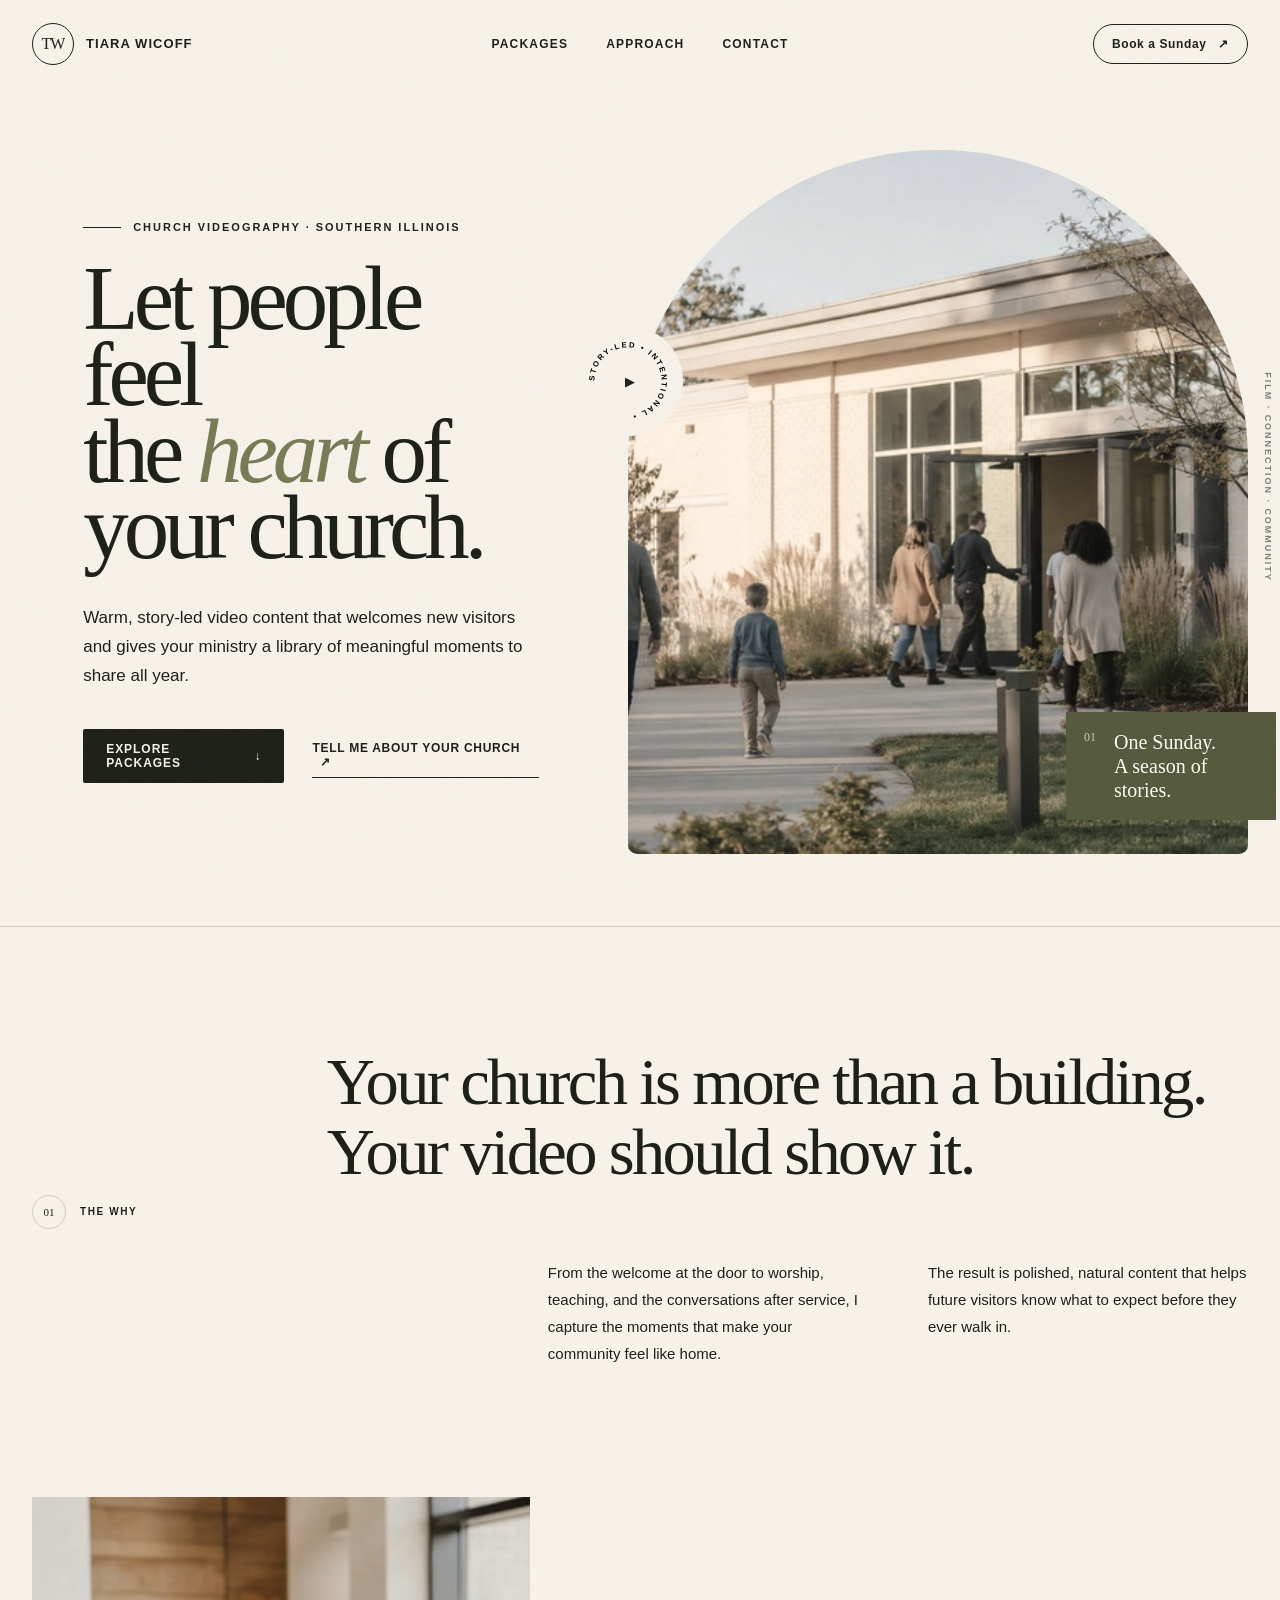
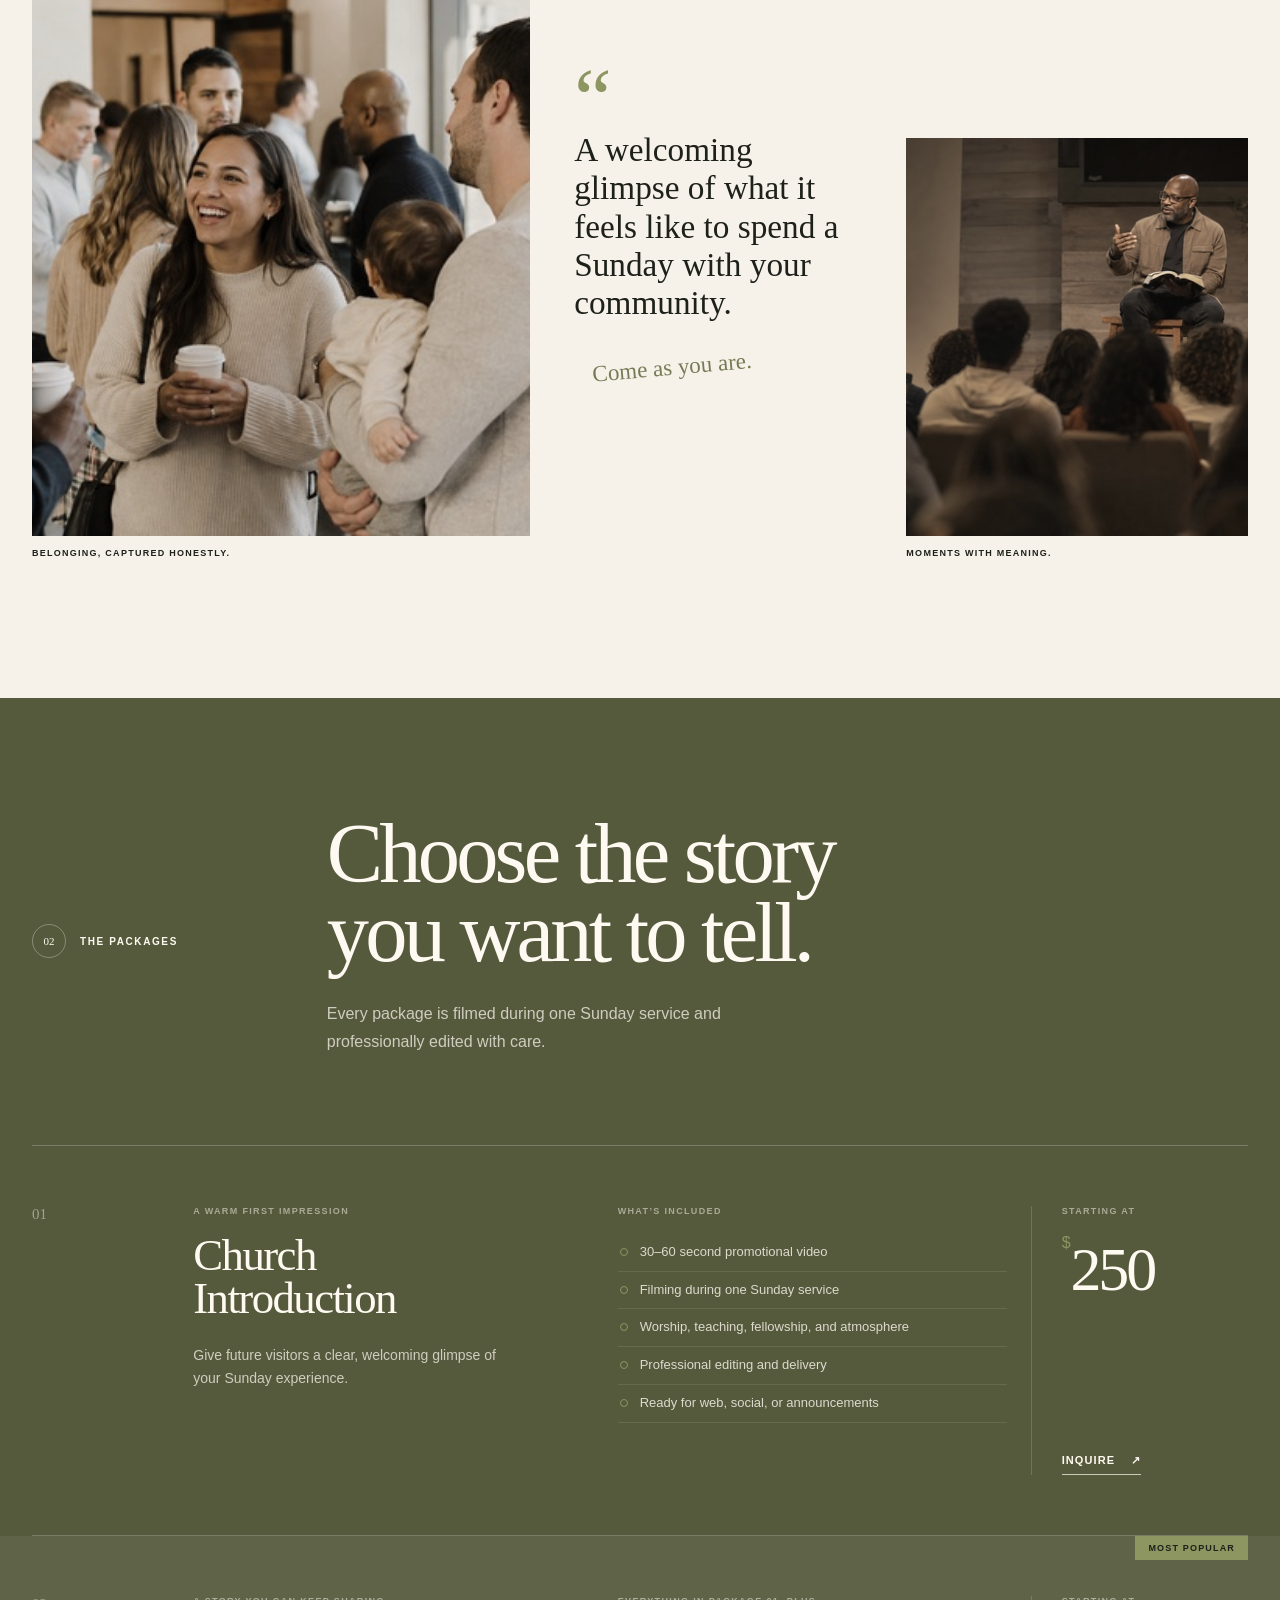
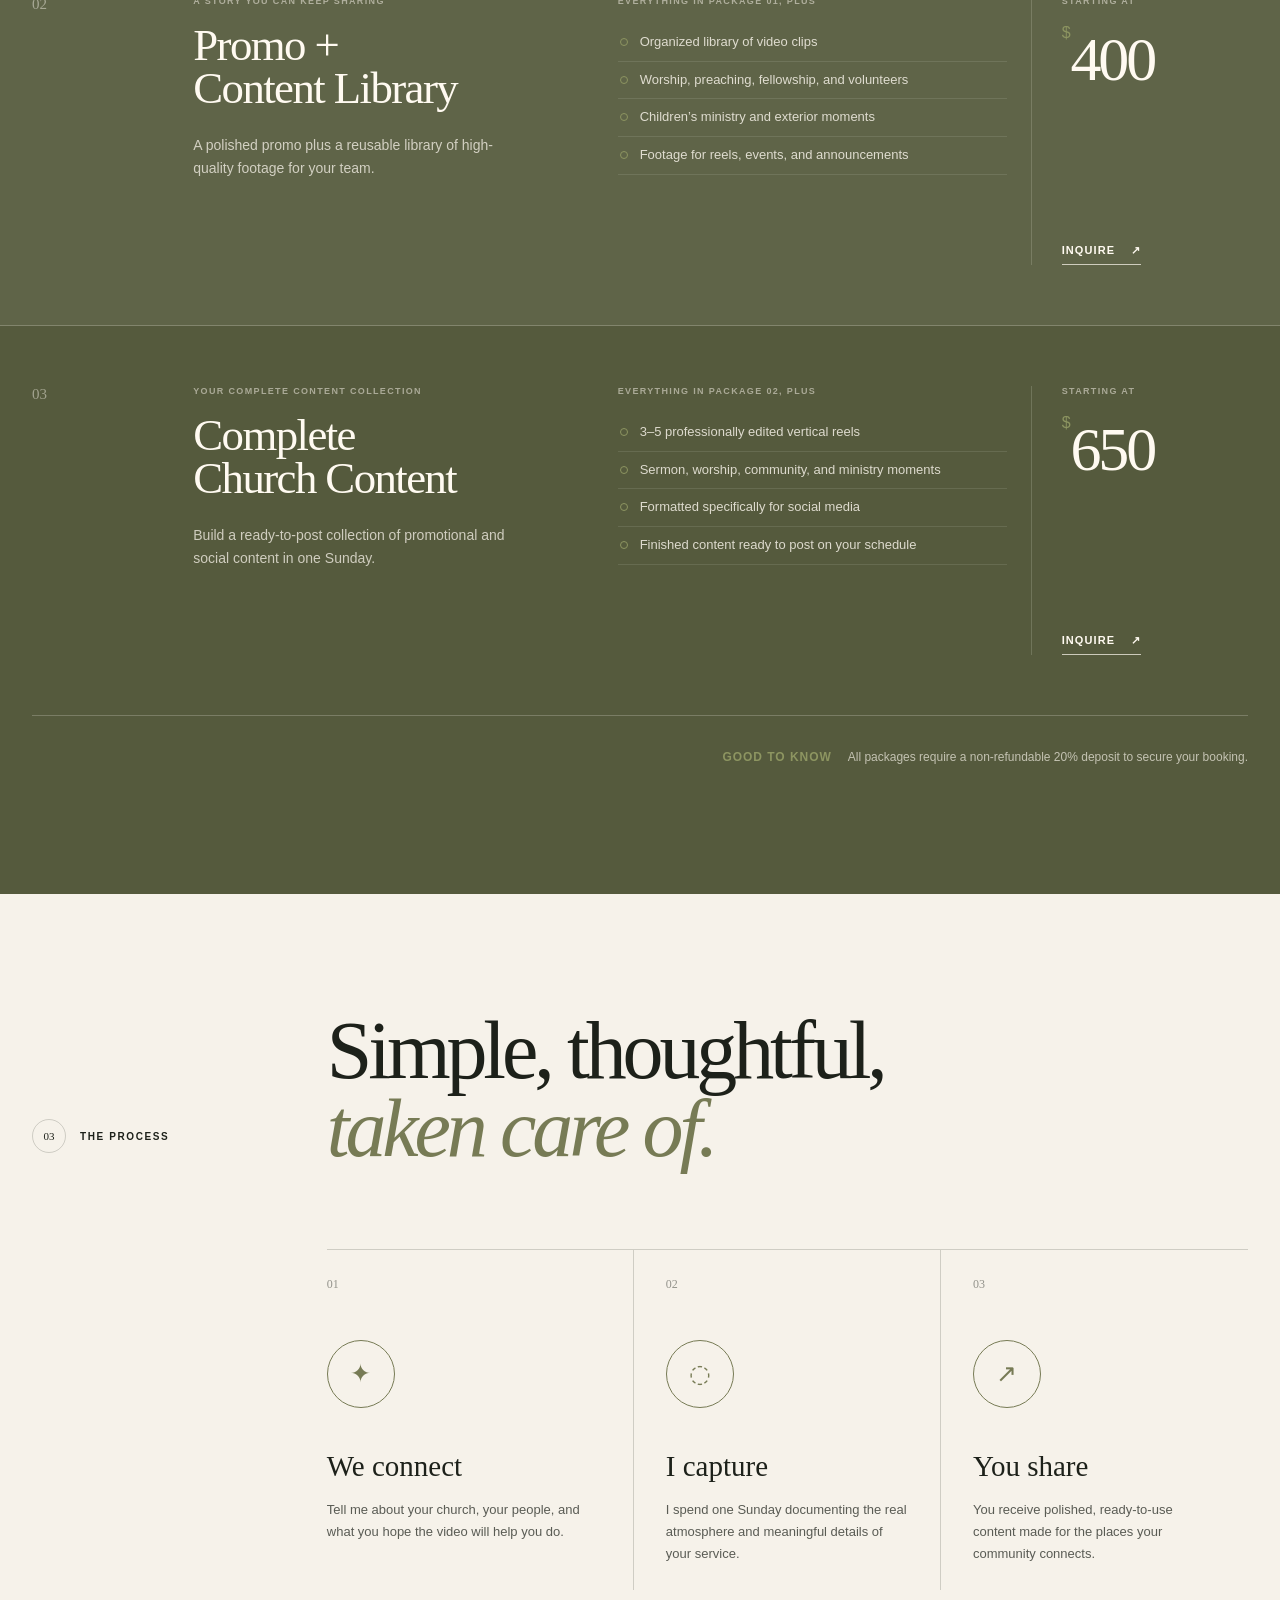
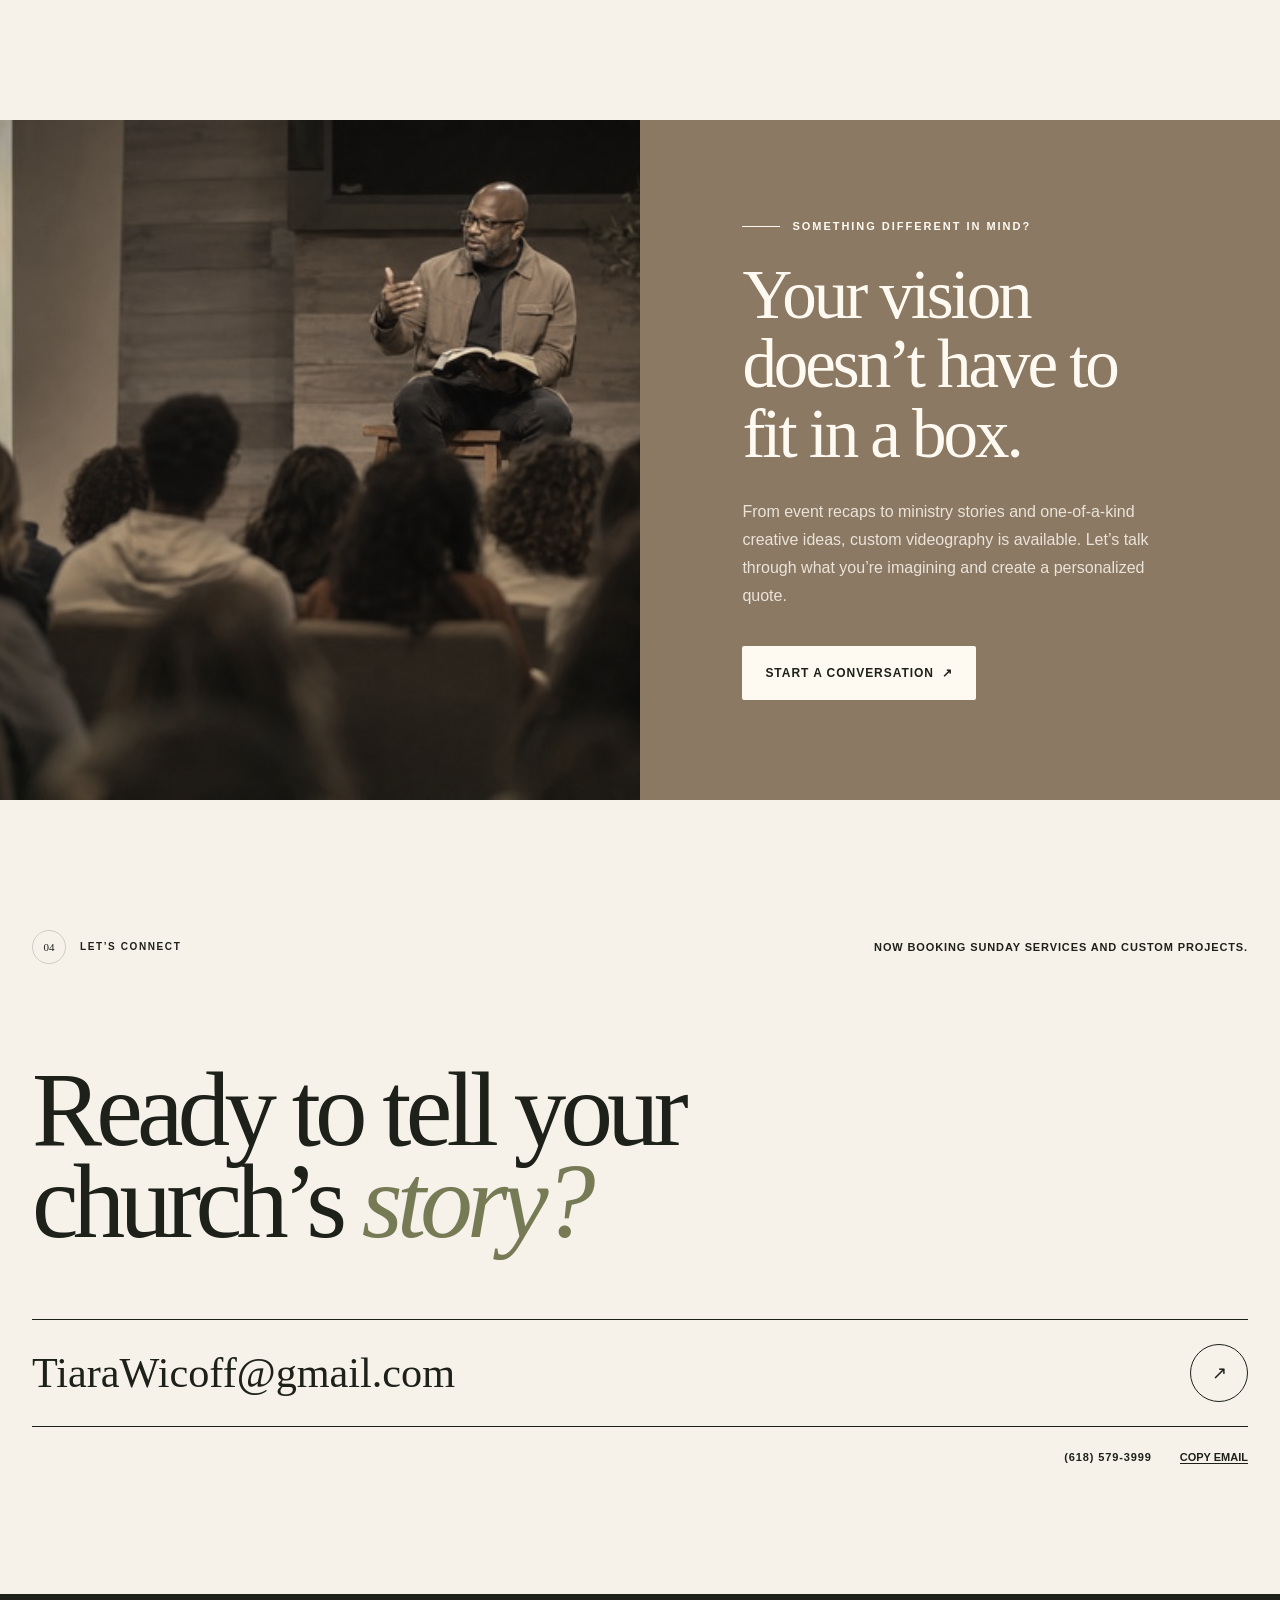
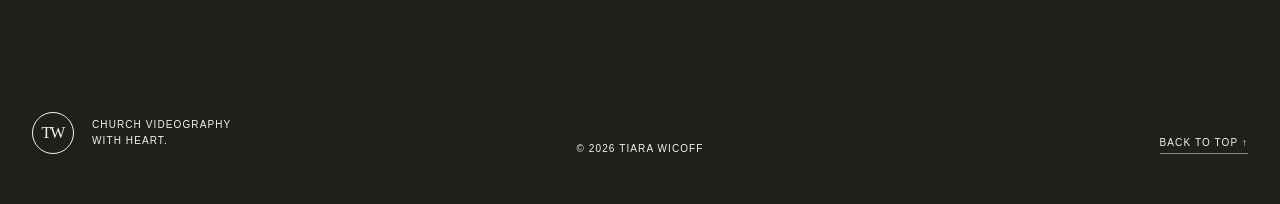
==== index.html @ 4eaf5f18 "Add files via upload" ====
<!doctype html>
<html lang="en">
  <head>
    <meta charset="UTF-8" />
    <meta name="viewport" content="width=device-width, initial-scale=1.0" />
    <meta
      name="description"
      content="Church videography packages by Tiara Wicoff — welcoming, story-led video content made for your website, social media, and community."
    />
    <meta name="theme-color" content="#f6f2ea" />
    <title>Tiara Wicoff — Church Videography</title>
    <link rel="icon" href="assets/favicon.svg" type="image/svg+xml" />
    <link rel="stylesheet" href="styles.css" />
    <script src="script.js" defer></script>
  </head>
  <body>
    <a class="skip-link" href="#main">Skip to content</a>

    <header class="site-header" data-header>
      <a class="brand" href="#top" aria-label="Tiara Wicoff home">
        <span class="brand-mark">TW</span>
        <span class="brand-name">Tiara Wicoff</span>
      </a>

      <nav class="desktop-nav" aria-label="Primary navigation">
        <a href="#packages">Packages</a>
        <a href="#approach">Approach</a>
        <a href="#contact">Contact</a>
      </nav>

      <a class="header-cta" href="#contact">Book a Sunday <span>↗</span></a>

      <button class="menu-toggle" type="button" aria-expanded="false" aria-controls="mobile-menu">
        <span class="sr-only">Open menu</span>
        <span></span>
        <span></span>
      </button>

      <nav class="mobile-menu" id="mobile-menu" aria-label="Mobile navigation">
        <a href="#packages">Packages</a>
        <a href="#approach">Approach</a>
        <a href="#contact">Contact</a>
        <a class="mobile-menu-contact" href="mailto:TiaraWicoff@gmail.com">Send an email ↗</a>
      </nav>
    </header>

    <main id="main">
      <section class="hero" id="top">
        <div class="hero-copy">
          <p class="eyebrow reveal">Church videography · Southern Illinois</p>
          <h1 class="reveal">Let people feel<br />the <em>heart</em> of<br />your church.</h1>
          <p class="hero-intro reveal">
            Warm, story-led video content that welcomes new visitors and gives your ministry a library
            of meaningful moments to share all year.
          </p>
          <div class="hero-actions reveal">
            <a class="button button-dark" href="#packages">Explore packages <span>↓</span></a>
            <a class="text-link" href="#contact">Tell me about your church <span>↗</span></a>
          </div>
        </div>

        <div class="hero-visual reveal">
          <div class="hero-image-wrap">
            <img
              src="assets/images/church-arrival.jpg"
              alt="Families arriving at a church on a sunny Sunday"
              width="768"
              height="512"
            />
          </div>
          <div class="image-caption">
            <span>01</span>
            <p>One Sunday.<br />A season of stories.</p>
          </div>
          <div class="play-badge" aria-hidden="true">
            <span>▶</span>
            <svg viewBox="0 0 100 100">
              <defs>
                <path id="circlePath" d="M 50,50 m -35,0 a 35,35 0 1,1 70,0 a 35,35 0 1,1 -70,0" />
              </defs>
              <text>
                <textPath href="#circlePath">STORY-LED • INTENTIONAL • </textPath>
              </text>
            </svg>
          </div>
        </div>

        <p class="hero-side-note" aria-hidden="true">FILM · CONNECTION · COMMUNITY</p>
      </section>

      <section class="intro section-pad" id="approach">
        <div class="section-label reveal">
          <span>01</span>
          <p>The why</p>
        </div>
        <div class="intro-content">
          <h2 class="reveal">Your church is more than a building. Your video should show it.</h2>
          <div class="intro-detail reveal">
            <p>
              From the welcome at the door to worship, teaching, and the conversations after service,
              I capture the moments that make your community feel like home.
            </p>
            <p>
              The result is polished, natural content that helps future visitors know what to expect
              before they ever walk in.
            </p>
          </div>
        </div>
      </section>

      <section class="story-grid" aria-label="Church community moments">
        <figure class="story-image story-image-large reveal">
          <img
            src="assets/images/church-community.jpg"
            alt="Church members connecting and talking after service"
            width="615"
            height="410"
            loading="lazy"
          />
          <figcaption>Belonging, captured honestly.</figcaption>
        </figure>
        <div class="story-quote reveal">
          <span class="quote-mark">“</span>
          <blockquote>
            A welcoming glimpse of what it feels like to spend a Sunday with your community.
          </blockquote>
          <span class="handwritten">Come as you are.</span>
        </div>
        <figure class="story-image story-image-small reveal">
          <img
            src="assets/images/church-teaching.jpg"
            alt="A pastor teaching during a church service"
            width="615"
            height="410"
            loading="lazy"
          />
          <figcaption>Moments with meaning.</figcaption>
        </figure>
      </section>

      <section class="packages section-pad" id="packages">
        <div class="packages-heading">
          <div class="section-label light reveal">
            <span>02</span>
            <p>The packages</p>
          </div>
          <div>
            <h2 class="reveal">Choose the story<br />you want to tell.</h2>
            <p class="packages-lead reveal">
              Every package is filmed during one Sunday service and professionally edited with care.
            </p>
          </div>
        </div>

        <div class="package-list">
          <article class="package-card reveal">
            <div class="package-number">01</div>
            <div class="package-summary">
              <p class="package-kicker">A warm first impression</p>
              <h3>Church<br />Introduction</h3>
              <p>Give future visitors a clear, welcoming glimpse of your Sunday experience.</p>
            </div>
            <div class="package-details">
              <p class="includes-label">What’s included</p>
              <ul>
                <li>30–60 second promotional video</li>
                <li>Filming during one Sunday service</li>
                <li>Worship, teaching, fellowship, and atmosphere</li>
                <li>Professional editing and delivery</li>
                <li>Ready for web, social, or announcements</li>
              </ul>
            </div>
            <div class="package-price">
              <p>Starting at</p>
              <strong><sup>$</sup>250</strong>
              <a href="mailto:TiaraWicoff@gmail.com?subject=Church%20Introduction%20Package">Inquire <span>↗</span></a>
            </div>
          </article>

          <article class="package-card featured reveal">
            <div class="popular-tag">Most popular</div>
            <div class="package-number">02</div>
            <div class="package-summary">
              <p class="package-kicker">A story you can keep sharing</p>
              <h3>Promo +<br />Content Library</h3>
              <p>A polished promo plus a reusable library of high-quality footage for your team.</p>
            </div>
            <div class="package-details">
              <p class="includes-label">Everything in Package 01, plus</p>
              <ul>
                <li>Organized library of video clips</li>
                <li>Worship, preaching, fellowship, and volunteers</li>
                <li>Children’s ministry and exterior moments</li>
                <li>Footage for reels, events, and announcements</li>
              </ul>
            </div>
            <div class="package-price">
              <p>Starting at</p>
              <strong><sup>$</sup>400</strong>
              <a href="mailto:TiaraWicoff@gmail.com?subject=Church%20Promo%20%2B%20Content%20Library">Inquire <span>↗</span></a>
            </div>
          </article>

          <article class="package-card reveal">
            <div class="package-number">03</div>
            <div class="package-summary">
              <p class="package-kicker">Your complete content collection</p>
              <h3>Complete<br />Church Content</h3>
              <p>Build a ready-to-post collection of promotional and social content in one Sunday.</p>
            </div>
            <div class="package-details">
              <p class="includes-label">Everything in Package 02, plus</p>
              <ul>
                <li>3–5 professionally edited vertical reels</li>
                <li>Sermon, worship, community, and ministry moments</li>
                <li>Formatted specifically for social media</li>
                <li>Finished content ready to post on your schedule</li>
              </ul>
            </div>
            <div class="package-price">
              <p>Starting at</p>
              <strong><sup>$</sup>650</strong>
              <a href="mailto:TiaraWicoff@gmail.com?subject=Complete%20Church%20Content%20Package">Inquire <span>↗</span></a>
            </div>
          </article>
        </div>

        <p class="deposit-note reveal">
          <span>Good to know</span>
          All packages require a non-refundable 20% deposit to secure your booking.
        </p>
      </section>

      <section class="process section-pad">
        <div class="section-label reveal">
          <span>03</span>
          <p>The process</p>
        </div>
        <div class="process-heading">
          <h2 class="reveal">Simple, thoughtful,<br /><em>taken care of.</em></h2>
        </div>
        <div class="process-steps">
          <article class="reveal">
            <span>01</span>
            <div class="step-icon">✦</div>
            <h3>We connect</h3>
            <p>Tell me about your church, your people, and what you hope the video will help you do.</p>
          </article>
          <article class="reveal">
            <span>02</span>
            <div class="step-icon">◌</div>
            <h3>I capture</h3>
            <p>I spend one Sunday documenting the real atmosphere and meaningful details of your service.</p>
          </article>
          <article class="reveal">
            <span>03</span>
            <div class="step-icon">↗</div>
            <h3>You share</h3>
            <p>You receive polished, ready-to-use content made for the places your community connects.</p>
          </article>
        </div>
      </section>

      <section class="custom-project">
        <div class="custom-image reveal">
          <img
            src="assets/images/church-teaching.jpg"
            alt="Church teaching moment"
            width="615"
            height="410"
            loading="lazy"
          />
        </div>
        <div class="custom-copy">
          <p class="eyebrow reveal">Something different in mind?</p>
          <h2 class="reveal">Your vision doesn’t have to fit in a box.</h2>
          <p class="reveal">
            From event recaps to ministry stories and one-of-a-kind creative ideas, custom videography
            is available. Let’s talk through what you’re imagining and create a personalized quote.
          </p>
          <a class="button button-light reveal" href="mailto:TiaraWicoff@gmail.com?subject=Custom%20Videography%20Project">
            Start a conversation <span>↗</span>
          </a>
        </div>
      </section>

      <section class="contact section-pad" id="contact">
        <div class="contact-top">
          <div class="section-label reveal">
            <span>04</span>
            <p>Let’s connect</p>
          </div>
          <p class="contact-note reveal">Now booking Sunday services and custom projects.</p>
        </div>
        <div class="contact-main">
          <h2 class="reveal">Ready to tell your<br />church’s <em>story?</em></h2>
          <a class="contact-email reveal" href="mailto:TiaraWicoff@gmail.com">
            <span>TiaraWicoff@gmail.com</span>
            <span class="round-arrow">↗</span>
          </a>
        </div>
        <div class="contact-details reveal">
          <a href="tel:+16185793999">(618) 579-3999</a>
          <button type="button" data-copy-email>Copy email</button>
        </div>
      </section>
    </main>

    <footer>
      <div class="footer-brand">
        <span class="brand-mark">TW</span>
        <p>Church videography<br />with heart.</p>
      </div>
      <p>© <span data-year></span> Tiara Wicoff</p>
      <a href="#top">Back to top ↑</a>
    </footer>

    <div class="toast" role="status" aria-live="polite" data-toast>Email copied</div>
  </body>
</html>
---- styles.css ----
:root {
  --paper: #f6f2ea;
  --paper-deep: #ebe4d8;
  --ink: #1d211a;
  --olive: #777b55;
  --olive-dark: #555a3d;
  --moss: #8d9561;
  --taupe: #8b7964;
  --cream: #fffaf1;
  --line: rgba(29, 33, 26, 0.18);
  --serif: "Iowan Old Style", "Baskerville", "Times New Roman", serif;
  --sans: "Avenir Next", "Helvetica Neue", Arial, sans-serif;
  --page: min(1240px, calc(100vw - 64px));
}

* {
  box-sizing: border-box;
}

html {
  scroll-behavior: smooth;
}

body {
  margin: 0;
  overflow-x: hidden;
  background: var(--paper);
  color: var(--ink);
  font-family: var(--sans);
  -webkit-font-smoothing: antialiased;
}

body::before {
  position: fixed;
  inset: 0;
  z-index: 20;
  pointer-events: none;
  opacity: 0.11;
  content: "";
  background-image: url("data:image/svg+xml,%3Csvg viewBox='0 0 220 220' xmlns='http://www.w3.org/2000/svg'%3E%3Cfilter id='n'%3E%3CfeTurbulence type='fractalNoise' baseFrequency='.9' numOctaves='4' stitchTiles='stitch'/%3E%3C/filter%3E%3Crect width='100%25' height='100%25' filter='url(%23n)' opacity='.16'/%3E%3C/svg%3E");
}

img {
  display: block;
  max-width: 100%;
}

a {
  color: inherit;
  text-decoration: none;
}

button {
  color: inherit;
  font: inherit;
}

.sr-only {
  position: absolute;
  width: 1px;
  height: 1px;
  padding: 0;
  margin: -1px;
  overflow: hidden;
  clip: rect(0, 0, 0, 0);
  white-space: nowrap;
  border: 0;
}

.skip-link {
  position: fixed;
  top: 10px;
  left: 10px;
  z-index: 100;
  padding: 10px 16px;
  transform: translateY(-150%);
  background: var(--ink);
  color: white;
}

.skip-link:focus {
  transform: translateY(0);
}

.site-header {
  position: fixed;
  top: 0;
  left: 0;
  z-index: 30;
  display: grid;
  width: 100%;
  height: 88px;
  padding: 0 max(32px, calc((100vw - 1400px) / 2));
  grid-template-columns: 1fr auto 1fr;
  align-items: center;
  border-bottom: 1px solid transparent;
  transition: background 280ms ease, height 280ms ease, border-color 280ms ease;
}

.site-header.scrolled {
  height: 72px;
  background: rgba(246, 242, 234, 0.92);
  border-color: var(--line);
  backdrop-filter: blur(14px);
}

.brand {
  display: inline-flex;
  align-items: center;
  gap: 12px;
  width: max-content;
}

.brand-mark {
  display: grid;
  width: 42px;
  height: 42px;
  place-items: center;
  border: 1px solid var(--ink);
  border-radius: 50%;
  font-family: var(--serif);
  font-size: 16px;
  letter-spacing: -1px;
}

.brand-name {
  font-size: 13px;
  font-weight: 600;
  letter-spacing: 0.08em;
  text-transform: uppercase;
}

.desktop-nav {
  display: flex;
  gap: 38px;
  font-size: 12px;
  font-weight: 600;
  letter-spacing: 0.1em;
  text-transform: uppercase;
}

.desktop-nav a {
  position: relative;
}

.desktop-nav a::after {
  position: absolute;
  right: 0;
  bottom: -6px;
  left: 0;
  height: 1px;
  transform: scaleX(0);
  transform-origin: right;
  background: var(--ink);
  content: "";
  transition: transform 220ms ease;
}

.desktop-nav a:hover::after {
  transform: scaleX(1);
  transform-origin: left;
}

.header-cta {
  justify-self: end;
  padding: 12px 18px;
  border: 1px solid var(--ink);
  border-radius: 100px;
  font-size: 12px;
  font-weight: 600;
  letter-spacing: 0.05em;
  transition: color 200ms ease, background 200ms ease;
}

.header-cta:hover {
  background: var(--ink);
  color: var(--paper);
}

.header-cta span,
.text-link span,
.button span {
  display: inline-block;
  margin-left: 8px;
  transition: transform 220ms ease;
}

.header-cta:hover span,
.text-link:hover span,
.button:hover span {
  transform: translate(3px, -3px);
}

.menu-toggle,
.mobile-menu {
  display: none;
}

.hero {
  position: relative;
  display: grid;
  min-height: 780px;
  padding: 150px max(32px, calc((100vw - 1400px) / 2)) 72px;
  grid-template-columns: minmax(440px, 0.9fr) minmax(420px, 1.1fr);
  align-items: center;
  gap: 7vw;
}

.hero-copy {
  position: relative;
  z-index: 2;
  padding-left: clamp(0px, 4vw, 60px);
}

.eyebrow {
  display: flex;
  margin: 0 0 28px;
  align-items: center;
  gap: 12px;
  font-size: 11px;
  font-weight: 700;
  letter-spacing: 0.18em;
  text-transform: uppercase;
}

.eyebrow::before {
  display: block;
  width: 38px;
  height: 1px;
  background: currentColor;
  content: "";
}

.hero h1 {
  max-width: 680px;
  margin: 0;
  font-family: var(--serif);
  font-size: clamp(64px, 7.1vw, 112px);
  font-weight: 400;
  letter-spacing: -0.055em;
  line-height: 0.84;
}

h1 em,
h2 em {
  color: var(--olive);
  font-weight: 400;
}

.hero-intro {
  max-width: 510px;
  margin: 38px 0 0;
  font-size: 17px;
  line-height: 1.7;
}

.hero-actions {
  display: flex;
  margin-top: 38px;
  align-items: center;
  gap: 28px;
}

.button {
  display: inline-flex;
  min-height: 54px;
  padding: 0 22px;
  align-items: center;
  border: 1px solid transparent;
  border-radius: 2px;
  font-size: 12px;
  font-weight: 700;
  letter-spacing: 0.08em;
  text-transform: uppercase;
  transition: transform 200ms ease, background 200ms ease, color 200ms ease;
}

.button:hover {
  transform: translateY(-2px);
}

.button-dark {
  background: var(--ink);
  color: var(--paper);
}

.button-dark:hover {
  background: var(--olive-dark);
}

.text-link {
  padding: 8px 0;
  border-bottom: 1px solid var(--ink);
  font-size: 12px;
  font-weight: 700;
  letter-spacing: 0.06em;
  text-transform: uppercase;
}

.hero-visual {
  position: relative;
  justify-self: end;
  width: min(100%, 690px);
}

.hero-image-wrap {
  position: relative;
  aspect-ratio: 0.88;
  overflow: hidden;
  border-radius: 340px 340px 10px 10px;
}

.hero-image-wrap::after,
.custom-image::after {
  position: absolute;
  inset: 0;
  background: linear-gradient(180deg, transparent 60%, rgba(29, 33, 26, 0.18));
  content: "";
}

.hero-image-wrap img {
  width: 100%;
  height: 100%;
  object-fit: cover;
  filter: saturate(0.75) sepia(0.08);
}

.image-caption {
  position: absolute;
  right: -28px;
  bottom: 34px;
  display: flex;
  width: 210px;
  padding: 18px;
  align-items: flex-start;
  gap: 18px;
  background: var(--olive-dark);
  color: var(--cream);
}

.image-caption span {
  font-family: var(--serif);
  font-size: 12px;
  opacity: 0.7;
}

.image-caption p {
  margin: 0;
  font-family: var(--serif);
  font-size: 20px;
  line-height: 1.2;
}

.play-badge {
  position: absolute;
  top: 25%;
  left: -55px;
  display: grid;
  width: 110px;
  height: 110px;
  place-items: center;
  border-radius: 50%;
  background: var(--paper);
}

.play-badge > span {
  margin-left: 3px;
  font-size: 13px;
}

.play-badge svg {
  position: absolute;
  inset: 7px;
  width: calc(100% - 14px);
  height: calc(100% - 14px);
  animation: rotate 18s linear infinite;
}

.play-badge text {
  font-family: var(--sans);
  font-size: 8px;
  font-weight: 700;
  letter-spacing: 2px;
}

@keyframes rotate {
  to {
    transform: rotate(360deg);
  }
}

.hero-side-note {
  position: absolute;
  right: -92px;
  bottom: 48%;
  margin: 0;
  transform: rotate(90deg);
  font-size: 9px;
  font-weight: 700;
  letter-spacing: 0.22em;
  opacity: 0.55;
}

.section-pad {
  padding: 130px max(32px, calc((100vw - 1240px) / 2));
}

.section-label {
  display: flex;
  align-items: center;
  gap: 14px;
}

.section-label span {
  display: grid;
  width: 34px;
  height: 34px;
  place-items: center;
  border: 1px solid var(--line);
  border-radius: 50%;
  font-family: var(--serif);
  font-size: 11px;
}

.section-label p {
  margin: 0;
  font-size: 10px;
  font-weight: 700;
  letter-spacing: 0.16em;
  text-transform: uppercase;
}

.section-label.light span {
  border-color: rgba(255, 250, 241, 0.3);
}

.intro {
  display: grid;
  grid-template-columns: 0.32fr 1fr;
  border-top: 1px solid var(--line);
}

.intro-content h2 {
  max-width: 900px;
  margin: -10px 0 72px;
  font-family: var(--serif);
  font-size: clamp(44px, 5.2vw, 74px);
  font-weight: 400;
  letter-spacing: -0.04em;
  line-height: 1.05;
}

.intro-detail {
  display: grid;
  padding-left: 24%;
  grid-template-columns: repeat(2, 1fr);
  gap: 60px;
}

.intro-detail p {
  margin: 0;
  font-size: 15px;
  line-height: 1.8;
}

.story-grid {
  display: grid;
  width: var(--page);
  margin: 0 auto 140px;
  grid-template-columns: 1.05fr 0.7fr 0.72fr;
  align-items: center;
  gap: 22px;
}

.story-image {
  margin: 0;
}

.story-image img {
  width: 100%;
  height: 100%;
  object-fit: cover;
  filter: saturate(0.72) sepia(0.06);
}

.story-image-large img {
  aspect-ratio: 0.78;
}

.story-image-small {
  align-self: end;
  transform: translateY(64px);
}

.story-image-small img {
  aspect-ratio: 0.86;
}

.story-image figcaption {
  margin-top: 12px;
  font-size: 9px;
  font-weight: 700;
  letter-spacing: 0.14em;
  text-transform: uppercase;
}

.story-quote {
  position: relative;
  padding: 32px 22px;
}

.story-quote blockquote {
  margin: 0;
  font-family: var(--serif);
  font-size: clamp(27px, 2.6vw, 41px);
  line-height: 1.15;
}

.quote-mark {
  color: var(--moss);
  font-family: var(--serif);
  font-size: 84px;
  line-height: 0.5;
}

.handwritten {
  display: block;
  margin: 28px 0 0 18px;
  transform: rotate(-5deg);
  color: var(--olive);
  font-family: "Snell Roundhand", "Segoe Script", cursive;
  font-size: 23px;
}

.packages {
  background: var(--olive-dark);
  color: var(--cream);
}

.packages-heading {
  display: grid;
  margin-bottom: 90px;
  grid-template-columns: 0.32fr 1fr;
}

.packages-heading h2 {
  margin: -14px 0 28px;
  font-family: var(--serif);
  font-size: clamp(54px, 6.6vw, 92px);
  font-weight: 400;
  letter-spacing: -0.045em;
  line-height: 0.94;
}

.packages-lead {
  max-width: 480px;
  margin: 0;
  color: rgba(255, 250, 241, 0.72);
  line-height: 1.7;
}

.package-list {
  border-top: 1px solid rgba(255, 250, 241, 0.22);
}

.package-card {
  position: relative;
  display: grid;
  min-height: 390px;
  padding: 60px 0;
  grid-template-columns: 0.12fr 0.35fr 0.34fr 0.19fr;
  gap: 24px;
  border-bottom: 1px solid rgba(255, 250, 241, 0.22);
}

.package-card.featured {
  margin: 0 -32px;
  padding-right: 32px;
  padding-left: 32px;
  background: rgba(255, 250, 241, 0.06);
}

.popular-tag {
  position: absolute;
  top: 0;
  right: 32px;
  padding: 7px 13px;
  background: var(--moss);
  color: var(--ink);
  font-size: 9px;
  font-weight: 800;
  letter-spacing: 0.13em;
  text-transform: uppercase;
}

.package-number {
  color: rgba(255, 250, 241, 0.45);
  font-family: var(--serif);
  font-size: 15px;
}

.package-kicker,
.includes-label,
.package-price > p {
  margin: 0 0 18px;
  color: rgba(255, 250, 241, 0.5);
  font-size: 9px;
  font-weight: 700;
  letter-spacing: 0.15em;
  text-transform: uppercase;
}

.package-summary h3 {
  margin: 0 0 24px;
  font-family: var(--serif);
  font-size: clamp(36px, 3.5vw, 51px);
  font-weight: 400;
  letter-spacing: -0.035em;
  line-height: 0.96;
}

.package-summary > p:last-child {
  max-width: 330px;
  margin: 0;
  color: rgba(255, 250, 241, 0.72);
  font-size: 14px;
  line-height: 1.65;
}

.package-details ul {
  padding: 0;
  margin: 0;
  list-style: none;
}

.package-details li {
  position: relative;
  padding: 9px 0 9px 22px;
  border-bottom: 1px solid rgba(255, 250, 241, 0.1);
  color: rgba(255, 250, 241, 0.8);
  font-size: 13px;
  line-height: 1.45;
}

.package-details li::before {
  position: absolute;
  top: 14px;
  left: 2px;
  width: 6px;
  height: 6px;
  border: 1px solid var(--moss);
  border-radius: 50%;
  content: "";
}

.package-price {
  display: flex;
  padding-left: 30px;
  flex-direction: column;
  align-items: flex-start;
  border-left: 1px solid rgba(255, 250, 241, 0.16);
}

.package-price strong {
  font-family: var(--serif);
  font-size: 62px;
  font-weight: 400;
  letter-spacing: -0.05em;
}

.package-price sup {
  position: relative;
  top: -20px;
  margin-right: 3px;
  color: var(--moss);
  font-family: var(--sans);
  font-size: 16px;
}

.package-price a {
  margin-top: auto;
  padding-bottom: 7px;
  border-bottom: 1px solid rgba(255, 250, 241, 0.7);
  font-size: 11px;
  font-weight: 700;
  letter-spacing: 0.1em;
  text-transform: uppercase;
}

.package-price a span {
  display: inline-block;
  margin-left: 12px;
  transition: transform 200ms ease;
}

.package-price a:hover span {
  transform: translate(4px, -4px);
}

.deposit-note {
  display: flex;
  margin: 34px 0 0 auto;
  justify-content: flex-end;
  gap: 16px;
  color: rgba(255, 250, 241, 0.65);
  font-size: 12px;
}

.deposit-note span {
  color: var(--moss);
  font-weight: 700;
  letter-spacing: 0.08em;
  text-transform: uppercase;
}

.process {
  display: grid;
  grid-template-columns: 0.32fr 1fr;
}

.process-heading h2 {
  margin: -12px 0 80px;
  font-family: var(--serif);
  font-size: clamp(52px, 6.4vw, 90px);
  font-weight: 400;
  letter-spacing: -0.05em;
  line-height: 0.96;
}

.process-steps {
  display: grid;
  grid-column: 2;
  grid-template-columns: repeat(3, 1fr);
  border-top: 1px solid var(--line);
}

.process-steps article {
  min-height: 340px;
  padding: 24px 32px 20px 0;
  border-right: 1px solid var(--line);
}

.process-steps article + article {
  padding-left: 32px;
}

.process-steps article:last-child {
  border-right: 0;
}

.process-steps article > span {
  font-family: var(--serif);
  font-size: 12px;
  opacity: 0.45;
}

.step-icon {
  display: grid;
  width: 68px;
  height: 68px;
  margin: 48px 0 42px;
  place-items: center;
  border: 1px solid var(--olive);
  border-radius: 50%;
  color: var(--olive);
  font-family: var(--serif);
  font-size: 25px;
}

.process-steps h3 {
  margin: 0 0 16px;
  font-family: var(--serif);
  font-size: 29px;
  font-weight: 400;
}

.process-steps p {
  max-width: 270px;
  margin: 0;
  color: rgba(29, 33, 26, 0.72);
  font-size: 13px;
  line-height: 1.7;
}

.custom-project {
  display: grid;
  min-height: 680px;
  grid-template-columns: 1fr 1fr;
  background: var(--taupe);
  color: var(--cream);
}

.custom-image {
  position: relative;
  min-height: 550px;
  overflow: hidden;
}

.custom-image img {
  width: 100%;
  height: 100%;
  object-fit: cover;
  filter: saturate(0.6) sepia(0.14);
}

.custom-copy {
  display: flex;
  padding: 90px clamp(50px, 8vw, 130px);
  flex-direction: column;
  justify-content: center;
}

.custom-copy h2 {
  max-width: 590px;
  margin: 0 0 30px;
  font-family: var(--serif);
  font-size: clamp(48px, 5.4vw, 76px);
  font-weight: 400;
  letter-spacing: -0.045em;
  line-height: 1;
}

.custom-copy > p:not(.eyebrow) {
  max-width: 510px;
  margin: 0 0 36px;
  color: rgba(255, 250, 241, 0.82);
  line-height: 1.75;
}

.button-light {
  width: max-content;
  background: var(--cream);
  color: var(--ink);
}

.button-light:hover {
  background: var(--ink);
  color: var(--cream);
}

.contact {
  min-height: 700px;
}

.contact-top {
  display: flex;
  align-items: center;
  justify-content: space-between;
}

.contact-note {
  margin: 0;
  font-size: 11px;
  font-weight: 600;
  letter-spacing: 0.08em;
  text-transform: uppercase;
}

.contact-main {
  margin-top: 100px;
}

.contact-main h2 {
  margin: 0 0 70px;
  font-family: var(--serif);
  font-size: clamp(62px, 8.2vw, 116px);
  font-weight: 400;
  letter-spacing: -0.055em;
  line-height: 0.88;
}

.contact-email {
  display: flex;
  padding: 24px 0;
  align-items: center;
  justify-content: space-between;
  border-top: 1px solid var(--ink);
  border-bottom: 1px solid var(--ink);
  font-family: var(--serif);
  font-size: clamp(24px, 3.3vw, 44px);
}

.round-arrow {
  display: grid;
  width: 58px;
  height: 58px;
  place-items: center;
  border: 1px solid var(--ink);
  border-radius: 50%;
  font-family: var(--sans);
  font-size: 18px;
  transition: background 200ms ease, color 200ms ease, transform 200ms ease;
}

.contact-email:hover .round-arrow {
  transform: rotate(45deg);
  background: var(--ink);
  color: var(--paper);
}

.contact-details {
  display: flex;
  margin-top: 24px;
  justify-content: flex-end;
  gap: 28px;
  font-size: 11px;
  font-weight: 700;
  letter-spacing: 0.08em;
  text-transform: uppercase;
}

.contact-details button {
  padding: 0;
  border: 0;
  border-bottom: 1px solid;
  background: none;
  cursor: pointer;
  text-transform: uppercase;
}

footer {
  display: grid;
  min-height: 210px;
  padding: 50px max(32px, calc((100vw - 1240px) / 2));
  grid-template-columns: 1fr auto 1fr;
  align-items: end;
  background: var(--ink);
  color: var(--paper);
  font-size: 10px;
  letter-spacing: 0.11em;
  text-transform: uppercase;
}

.footer-brand {
  display: flex;
  align-items: center;
  gap: 18px;
}

.footer-brand .brand-mark {
  border-color: var(--paper);
}

.footer-brand p {
  margin: 0;
  line-height: 1.6;
}

footer > p {
  margin: 0;
}

footer > a {
  justify-self: end;
  padding-bottom: 5px;
  border-bottom: 1px solid rgba(246, 242, 234, 0.5);
}

.toast {
  position: fixed;
  right: 24px;
  bottom: 24px;
  z-index: 50;
  padding: 14px 18px;
  transform: translateY(25px);
  border-radius: 2px;
  opacity: 0;
  background: var(--ink);
  color: var(--paper);
  font-size: 12px;
  pointer-events: none;
  transition: opacity 200ms ease, transform 200ms ease;
}

.toast.visible {
  transform: translateY(0);
  opacity: 1;
}

.reveal {
  opacity: 0;
  transform: translateY(24px);
  transition: opacity 800ms cubic-bezier(0.22, 1, 0.36, 1),
    transform 800ms cubic-bezier(0.22, 1, 0.36, 1);
}

.reveal.visible {
  opacity: 1;
  transform: translateY(0);
}

@media (max-width: 1020px) {
  :root {
    --page: calc(100vw - 48px);
  }

  .hero {
    min-height: auto;
    padding-top: 150px;
    grid-template-columns: 0.92fr 1.08fr;
    gap: 40px;
  }

  .hero h1 {
    font-size: clamp(60px, 8vw, 82px);
  }

  .play-badge {
    left: -38px;
    width: 82px;
    height: 82px;
  }

  .image-caption {
    right: -10px;
  }

  .package-card {
    grid-template-columns: 0.1fr 0.38fr 0.35fr 0.17fr;
  }

  .package-price {
    padding-left: 18px;
  }

  .package-price strong {
    font-size: 50px;
  }
}

@media (max-width: 780px) {
  :root {
    --page: calc(100vw - 36px);
  }

  .site-header,
  .site-header.scrolled {
    height: 70px;
    padding: 0 18px;
    grid-template-columns: 1fr auto;
  }

  .brand-name,
  .desktop-nav,
  .header-cta {
    display: none;
  }

  .menu-toggle {
    position: relative;
    z-index: 2;
    display: flex;
    width: 42px;
    height: 42px;
    padding: 12px 8px;
    flex-direction: column;
    justify-content: center;
    gap: 7px;
    border: 0;
    background: transparent;
  }

  .menu-toggle span:not(.sr-only) {
    display: block;
    width: 100%;
    height: 1px;
    background: var(--ink);
    transition: transform 200ms ease;
  }

  .menu-toggle[aria-expanded="true"] span:nth-of-type(2) {
    transform: translateY(4px) rotate(45deg);
  }

  .menu-toggle[aria-expanded="true"] span:nth-of-type(3) {
    transform: translateY(-4px) rotate(-45deg);
  }

  .mobile-menu {
    position: fixed;
    top: 0;
    left: 0;
    display: flex;
    width: 100vw;
    height: 100dvh;
    padding: 120px 24px 40px;
    transform: translateY(-105%);
    flex-direction: column;
    gap: 14px;
    overflow-y: auto;
    background: var(--paper);
    transition: transform 350ms cubic-bezier(0.22, 1, 0.36, 1);
  }

  .mobile-menu.open {
    transform: translateY(0);
  }

  .mobile-menu a {
    padding: 12px 0;
    border-bottom: 1px solid var(--line);
    font-family: var(--serif);
    font-size: 42px;
  }

  .mobile-menu .mobile-menu-contact {
    margin-top: auto;
    font-family: var(--sans);
    font-size: 12px;
    font-weight: 700;
    letter-spacing: 0.1em;
    text-transform: uppercase;
  }

  body.menu-open {
    overflow: hidden;
  }

  .hero {
    display: flex;
    padding: 118px 18px 80px;
    flex-direction: column;
    align-items: stretch;
    gap: 66px;
  }

  .hero-copy {
    padding-left: 0;
  }

  .eyebrow {
    margin-bottom: 20px;
    font-size: 9px;
    letter-spacing: 0.13em;
  }

  .hero h1 {
    font-size: clamp(54px, 15.8vw, 72px);
    line-height: 0.86;
  }

  .hero-intro {
    margin-top: 28px;
    font-size: 15px;
  }

  .hero-actions {
    margin-top: 28px;
    align-items: flex-start;
    flex-direction: column;
    gap: 16px;
  }

  .hero-visual {
    width: calc(100% - 20px);
  }

  .hero-image-wrap {
    aspect-ratio: 0.9;
  }

  .image-caption {
    right: -20px;
    bottom: 24px;
  }

  .play-badge {
    top: -38px;
    right: 15px;
    left: auto;
  }

  .hero-side-note {
    display: none;
  }

  .section-pad {
    padding: 88px 18px;
  }

  .intro {
    display: block;
  }

  .intro-content h2 {
    margin: 48px 0 52px;
    font-size: 48px;
  }

  .intro-detail {
    display: block;
    padding-left: 0;
  }

  .intro-detail p + p {
    margin-top: 20px;
  }

  .story-grid {
    margin-bottom: 92px;
    grid-template-columns: 1fr 0.8fr;
    gap: 16px;
  }

  .story-image-large {
    grid-row: 1 / span 2;
  }

  .story-quote {
    padding: 8px;
  }

  .story-quote blockquote {
    font-size: 24px;
  }

  .quote-mark {
    font-size: 52px;
  }

  .handwritten {
    display: none;
  }

  .story-image-small {
    transform: none;
  }

  .story-image figcaption {
    font-size: 7px;
  }

  .packages-heading {
    display: block;
    margin-bottom: 60px;
  }

  .packages-heading h2 {
    margin: 48px 0 24px;
    font-size: 56px;
  }

  .package-card,
  .package-card.featured {
    display: grid;
    min-height: auto;
    margin: 0;
    padding: 48px 0;
    grid-template-columns: 44px 1fr;
  }

  .package-card.featured {
    margin-right: -18px;
    margin-left: -18px;
    padding-right: 18px;
    padding-left: 18px;
  }

  .package-number {
    grid-row: 1 / span 3;
  }

  .package-summary h3 {
    font-size: 42px;
  }

  .package-details {
    grid-column: 2;
  }

  .package-price {
    display: grid;
    padding: 26px 0 0;
    grid-column: 2;
    grid-template-columns: 1fr auto;
    align-items: end;
    border-top: 1px solid rgba(255, 250, 241, 0.16);
    border-left: 0;
  }

  .package-price > p {
    grid-column: 1 / span 2;
  }

  .package-price a {
    margin-top: 0;
    margin-bottom: 10px;
  }

  .deposit-note {
    display: block;
    line-height: 1.7;
  }

  .deposit-note span {
    display: block;
  }

  .process {
    display: block;
  }

  .process-heading h2 {
    margin: 48px 0 60px;
    font-size: 55px;
  }

  .process-steps {
    display: block;
  }

  .process-steps article,
  .process-steps article + article {
    min-height: auto;
    padding: 28px 0 44px;
    border-right: 0;
    border-bottom: 1px solid var(--line);
  }

  .step-icon {
    margin: 28px 0;
  }

  .custom-project {
    display: flex;
    min-height: auto;
    flex-direction: column;
  }

  .custom-image {
    min-height: 400px;
  }

  .custom-copy {
    padding: 72px 18px 82px;
  }

  .custom-copy h2 {
    font-size: 50px;
  }

  .contact {
    min-height: auto;
  }

  .contact-top {
    display: block;
  }

  .contact-note {
    margin-top: 28px;
    line-height: 1.5;
  }

  .contact-main {
    margin-top: 68px;
  }

  .contact-main h2 {
    margin-bottom: 52px;
    font-size: 59px;
  }

  .contact-email {
    gap: 18px;
    overflow-wrap: anywhere;
    font-size: 24px;
  }

  .round-arrow {
    width: 44px;
    min-width: 44px;
    height: 44px;
  }

  footer {
    display: flex;
    min-height: 300px;
    padding: 42px 18px;
    align-items: flex-start;
    flex-direction: column;
    gap: 40px;
  }

  footer > p {
    margin-top: auto;
  }

  footer > a {
    align-self: flex-end;
  }
}

@media (prefers-reduced-motion: reduce) {
  *,
  *::before,
  *::after {
    scroll-behavior: auto !important;
    animation-duration: 0.01ms !important;
    animation-iteration-count: 1 !important;
    transition-duration: 0.01ms !important;
  }

  .reveal {
    opacity: 1;
    transform: none;
  }
}
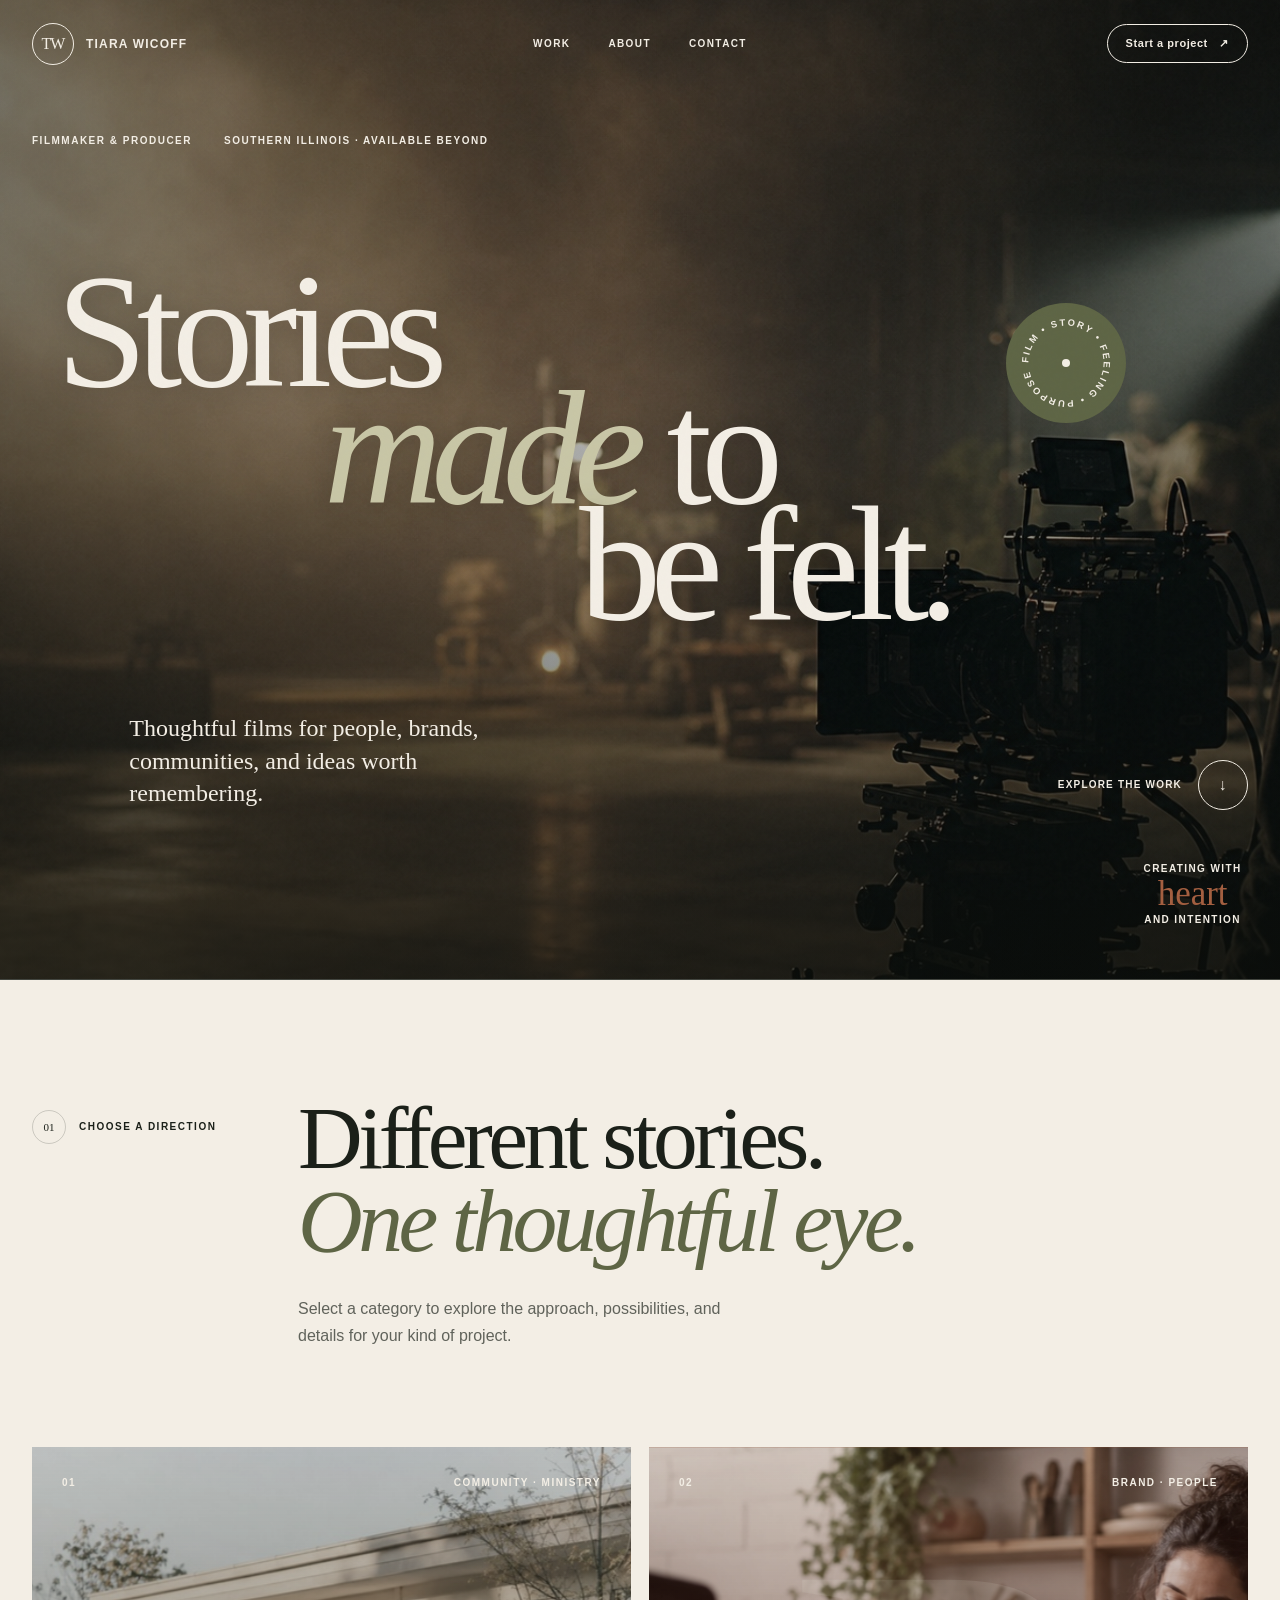
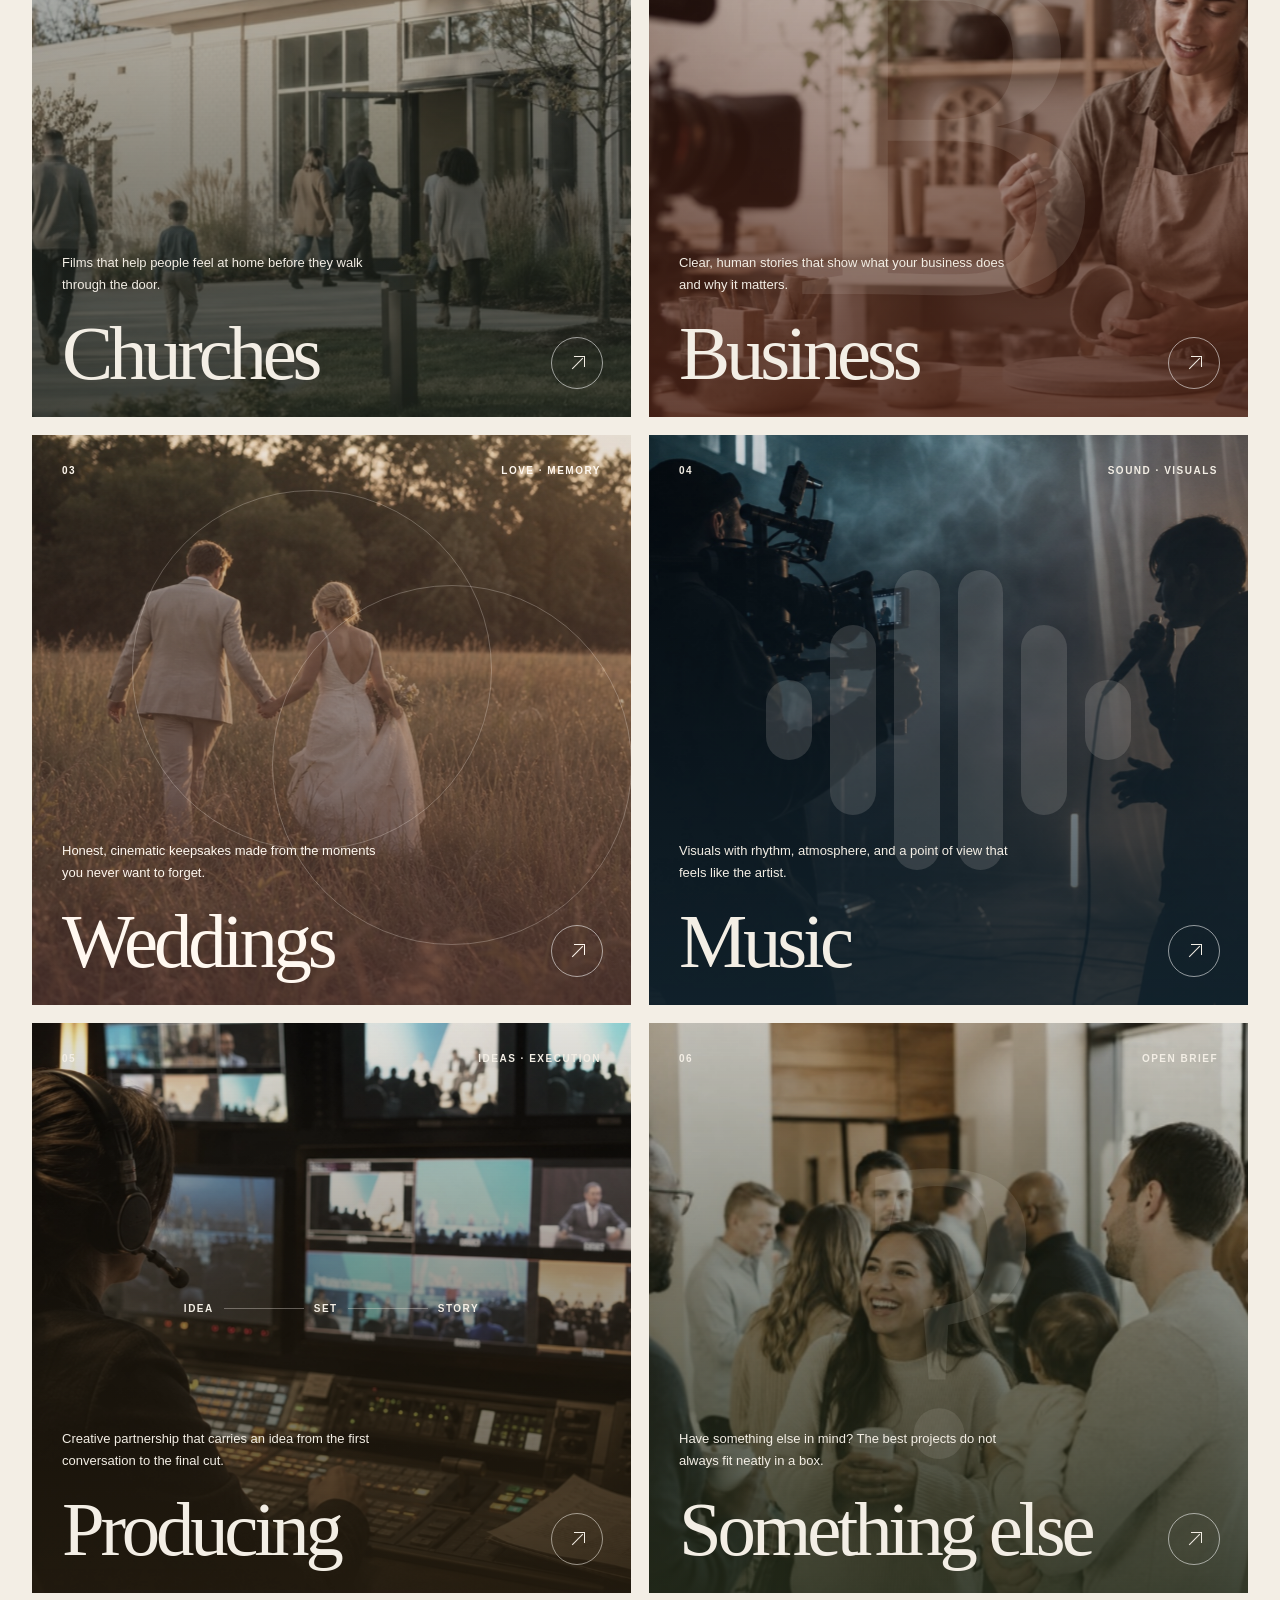
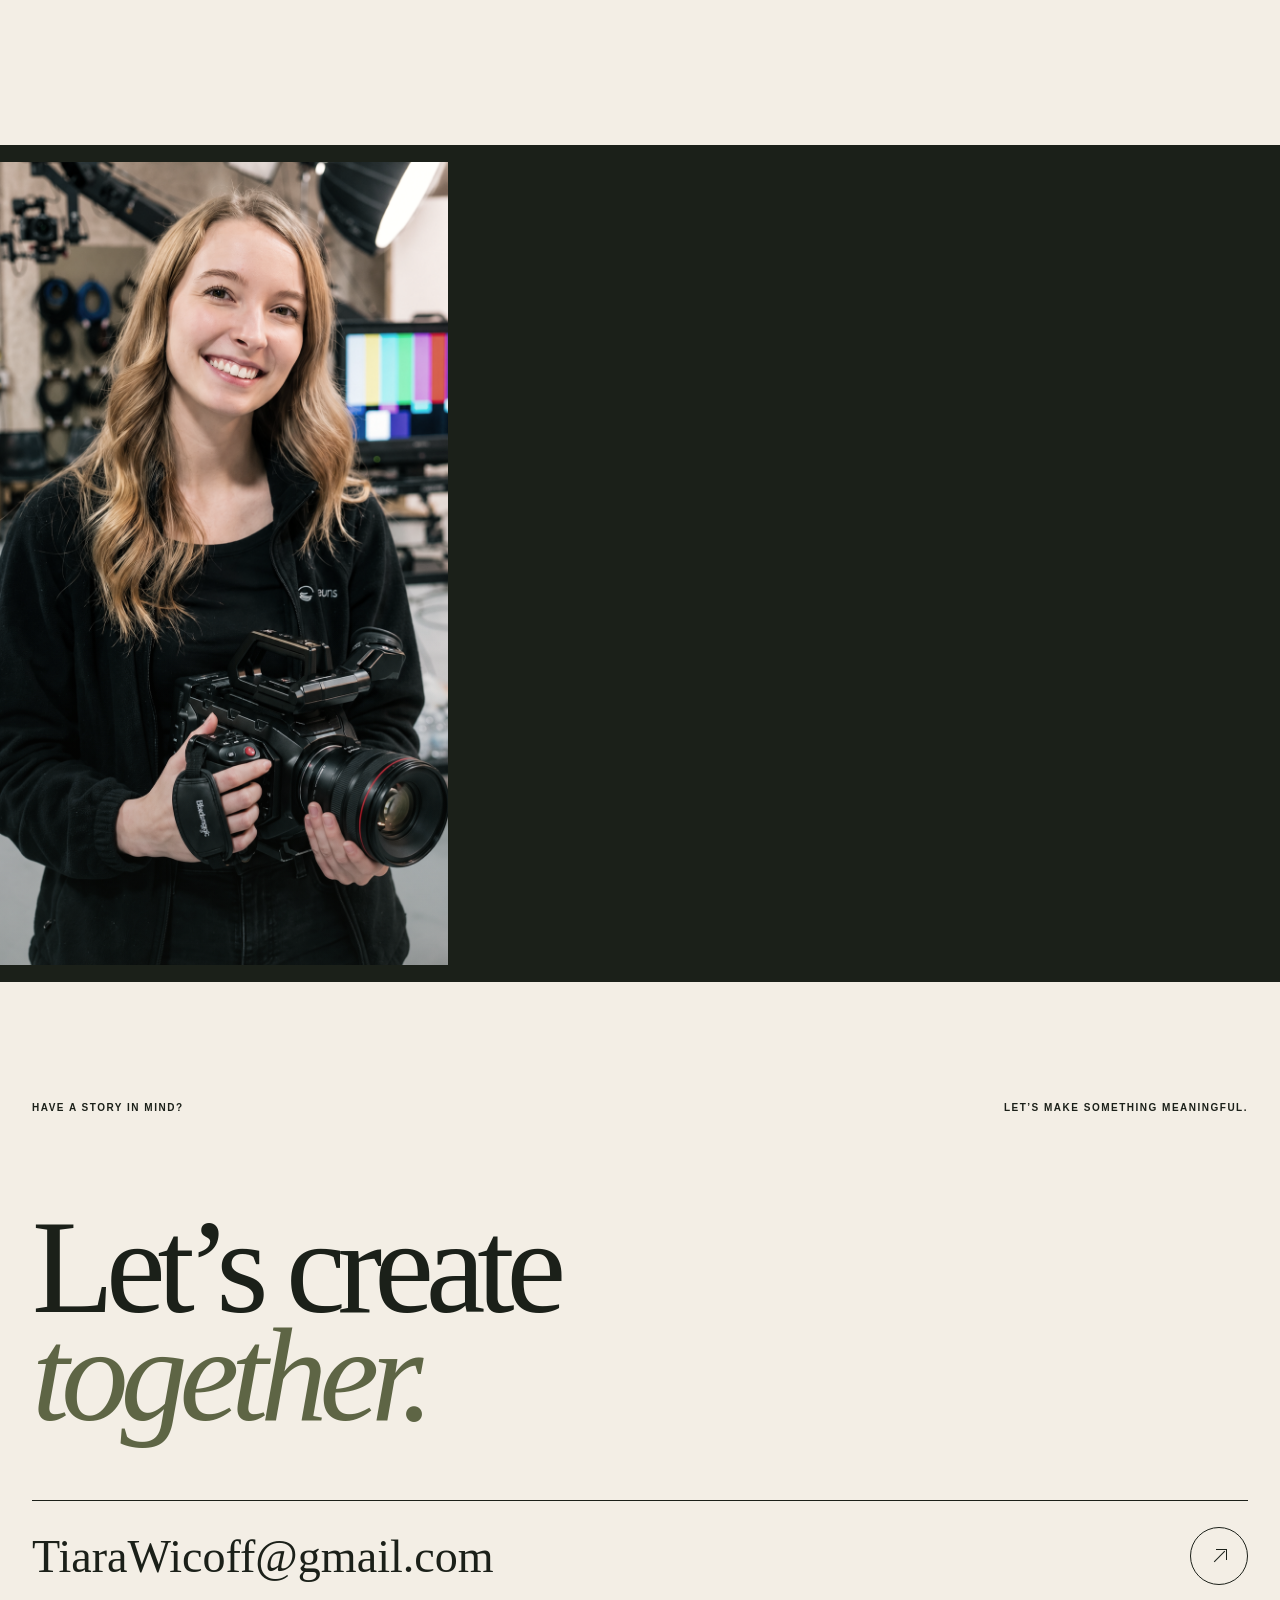
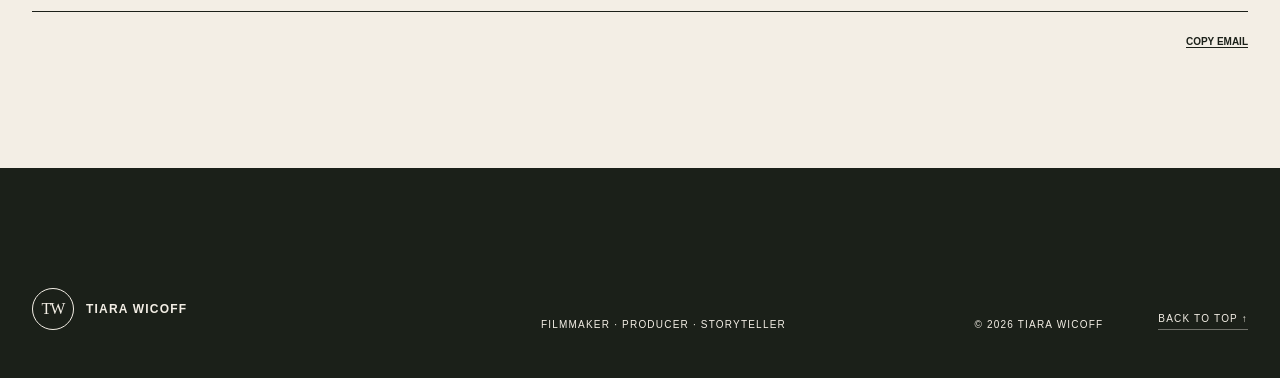
==== commit 9573519a: "Add files via upload v2" ====
--- a/index.html
+++ b/index.html
@@ -5,312 +5,268 @@
     <meta name="viewport" content="width=device-width, initial-scale=1.0" />
     <meta
       name="description"
-      content="Church videography packages by Tiara Wicoff — welcoming, story-led video content made for your website, social media, and community."
+      content="Tiara Wicoff creates thoughtful films for churches, businesses, weddings, musicians, artists, and one-of-a-kind projects."
     />
-    <meta name="theme-color" content="#f6f2ea" />
-    <title>Tiara Wicoff — Church Videography</title>
+    <meta name="theme-color" content="#f3eee5" />
+    <title>Tiara Wicoff — Filmmaker & Producer</title>
     <link rel="icon" href="assets/favicon.svg" type="image/svg+xml" />
-    <link rel="stylesheet" href="styles.css" />
-    <script src="script.js" defer></script>
+    <link rel="stylesheet" href="landing.css" />
+    <script src="landing.js" defer></script>
   </head>
-  <body>
-    <a class="skip-link" href="#main">Skip to content</a>
-
-    <header class="site-header" data-header>
-      <a class="brand" href="#top" aria-label="Tiara Wicoff home">
-        <span class="brand-mark">TW</span>
-        <span class="brand-name">Tiara Wicoff</span>
+  <body id="top">
+    <a class="skip-link" href="#work">Skip to work</a>
+
+    <header class="landing-header" data-header>
+      <a class="landing-brand" href="index.html" aria-label="Tiara Wicoff home">
+        <span class="brand-seal">TW</span>
+        <span>Tiara Wicoff</span>
       </a>
-
-      <nav class="desktop-nav" aria-label="Primary navigation">
-        <a href="#packages">Packages</a>
-        <a href="#approach">Approach</a>
+      <nav class="landing-nav" aria-label="Primary navigation">
+        <a href="#work">Work</a>
+        <a href="#about">About</a>
         <a href="#contact">Contact</a>
       </nav>
-
-      <a class="header-cta" href="#contact">Book a Sunday <span>↗</span></a>
-
-      <button class="menu-toggle" type="button" aria-expanded="false" aria-controls="mobile-menu">
+      <a class="header-contact" href="mailto:TiaraWicoff@gmail.com">Start a project <span>↗</span></a>
+      <button class="nav-toggle" type="button" aria-expanded="false" aria-controls="landing-menu">
         <span class="sr-only">Open menu</span>
-        <span></span>
-        <span></span>
+        <i></i><i></i>
       </button>
-
-      <nav class="mobile-menu" id="mobile-menu" aria-label="Mobile navigation">
-        <a href="#packages">Packages</a>
-        <a href="#approach">Approach</a>
+      <nav class="landing-menu" id="landing-menu" aria-label="Mobile navigation">
+        <a href="#work">Work</a>
+        <a href="#about">About</a>
         <a href="#contact">Contact</a>
-        <a class="mobile-menu-contact" href="mailto:TiaraWicoff@gmail.com">Send an email ↗</a>
+        <a class="menu-email" href="mailto:TiaraWicoff@gmail.com">Start a project ↗</a>
       </nav>
     </header>
 
-    <main id="main">
-      <section class="hero" id="top">
-        <div class="hero-copy">
-          <p class="eyebrow reveal">Church videography · Southern Illinois</p>
-          <h1 class="reveal">Let people feel<br />the <em>heart</em> of<br />your church.</h1>
+    <main>
+      <section class="landing-hero">
+        <figure class="hero-backdrop" aria-hidden="true">
+          <img
+            src="assets/generated/home-hero-film.jpg"
+            alt=""
+            width="1672"
+            height="941"
+          />
+        </figure>
+
+        <div class="hero-meta reveal">
+          <span>Filmmaker & producer</span>
+          <span>Southern Illinois · Available beyond</span>
+        </div>
+
+        <div class="hero-title">
+          <p class="title-line line-one reveal">Stories</p>
+          <p class="title-line line-two reveal"><em>made</em> to</p>
+          <p class="title-line line-three reveal">be felt.</p>
+        </div>
+
+        <div class="hero-orbit reveal" aria-hidden="true">
+          <span class="orbit-dot"></span>
+          <svg viewBox="0 0 100 100">
+            <defs>
+              <path id="landingCircle" d="M 50,50 m -36,0 a 36,36 0 1,1 72,0 a 36,36 0 1,1 -72,0" />
+            </defs>
+            <text><textPath href="#landingCircle">FILM • STORY • FEELING • PURPOSE • </textPath></text>
+          </svg>
+        </div>
+
+        <div class="hero-bottom">
           <p class="hero-intro reveal">
-            Warm, story-led video content that welcomes new visitors and gives your ministry a library
-            of meaningful moments to share all year.
-          </p>
-          <div class="hero-actions reveal">
-            <a class="button button-dark" href="#packages">Explore packages <span>↓</span></a>
-            <a class="text-link" href="#contact">Tell me about your church <span>↗</span></a>
-          </div>
-        </div>
-
-        <div class="hero-visual reveal">
-          <div class="hero-image-wrap">
+            Thoughtful films for people, brands, communities, and ideas worth remembering.
+          </p>
+          <a class="explore-link reveal" href="#work">
+            <span>Explore the work</span>
+            <span class="circle-arrow">↓</span>
+          </a>
+        </div>
+
+        <div class="hero-stamp reveal">
+          <span>Creating with</span>
+          <strong>heart</strong>
+          <span>and intention</span>
+        </div>
+      </section>
+
+      <section class="discipline-intro" id="work">
+        <div class="section-index reveal">
+          <span>01</span>
+          <p>Choose a direction</p>
+        </div>
+        <div class="discipline-heading">
+          <h1 class="reveal">Different stories.<br /><em>One thoughtful eye.</em></h1>
+          <p class="reveal">
+            Select a category to explore the approach, possibilities, and details for your kind of project.
+          </p>
+        </div>
+      </section>
+
+      <section class="category-grid" aria-label="Videography categories">
+        <a class="category-card card-church reveal" href="church.html">
+          <div class="card-image">
             <img
               src="assets/images/church-arrival.jpg"
-              alt="Families arriving at a church on a sunny Sunday"
+              alt="A family arriving at church"
               width="768"
               height="512"
             />
           </div>
-          <div class="image-caption">
-            <span>01</span>
-            <p>One Sunday.<br />A season of stories.</p>
-          </div>
-          <div class="play-badge" aria-hidden="true">
-            <span>▶</span>
-            <svg viewBox="0 0 100 100">
-              <defs>
-                <path id="circlePath" d="M 50,50 m -35,0 a 35,35 0 1,1 70,0 a 35,35 0 1,1 -70,0" />
-              </defs>
-              <text>
-                <textPath href="#circlePath">STORY-LED • INTENTIONAL • </textPath>
-              </text>
-            </svg>
-          </div>
-        </div>
-
-        <p class="hero-side-note" aria-hidden="true">FILM · CONNECTION · COMMUNITY</p>
-      </section>
-
-      <section class="intro section-pad" id="approach">
-        <div class="section-label reveal">
-          <span>01</span>
-          <p>The why</p>
-        </div>
-        <div class="intro-content">
-          <h2 class="reveal">Your church is more than a building. Your video should show it.</h2>
-          <div class="intro-detail reveal">
-            <p>
-              From the welcome at the door to worship, teaching, and the conversations after service,
-              I capture the moments that make your community feel like home.
-            </p>
-            <p>
-              The result is polished, natural content that helps future visitors know what to expect
-              before they ever walk in.
-            </p>
-          </div>
-        </div>
-      </section>
-
-      <section class="story-grid" aria-label="Church community moments">
-        <figure class="story-image story-image-large reveal">
+          <div class="card-top"><span>01</span><span>Community · Ministry</span></div>
+          <div class="card-main">
+            <p>Films that help people feel at home before they walk through the door.</p>
+            <h2>Churches</h2>
+          </div>
+          <span class="card-arrow">↗</span>
+        </a>
+
+        <a class="category-card card-business reveal" href="business.html">
+          <div class="card-image">
+            <img
+              src="assets/generated/business-filming.jpg"
+              alt="A small business owner being filmed in her studio"
+              width="1792"
+              height="896"
+              loading="lazy"
+            />
+          </div>
+          <div class="card-shape shape-business" aria-hidden="true"><span>B</span></div>
+          <div class="card-top"><span>02</span><span>Brand · People</span></div>
+          <div class="card-main">
+            <p>Clear, human stories that show what your business does and why it matters.</p>
+            <h2>Business</h2>
+          </div>
+          <span class="card-arrow">↗</span>
+        </a>
+
+        <a class="category-card card-wedding reveal" href="weddings.html">
+          <div class="card-image">
+            <img
+              src="assets/generated/wedding-field.jpg"
+              alt="A newly married couple walking through a field at golden hour"
+              width="1792"
+              height="896"
+              loading="lazy"
+            />
+          </div>
+          <div class="card-shape shape-wedding" aria-hidden="true">
+            <span class="ring ring-one"></span><span class="ring ring-two"></span>
+          </div>
+          <div class="card-top"><span>03</span><span>Love · Memory</span></div>
+          <div class="card-main">
+            <p>Honest, cinematic keepsakes made from the moments you never want to forget.</p>
+            <h2>Weddings</h2>
+          </div>
+          <span class="card-arrow">↗</span>
+        </a>
+
+        <a class="category-card card-music reveal" href="music.html">
+          <div class="card-image">
+            <img
+              src="assets/generated/music-video-set.jpg"
+              alt="A vocalist performing while a camera crew films a music video"
+              width="1792"
+              height="896"
+              loading="lazy"
+            />
+          </div>
+          <div class="card-shape shape-music" aria-hidden="true">
+            <i></i><i></i><i></i><i></i><i></i><i></i>
+          </div>
+          <div class="card-top"><span>04</span><span>Sound · Visuals</span></div>
+          <div class="card-main">
+            <p>Visuals with rhythm, atmosphere, and a point of view that feels like the artist.</p>
+            <h2>Music</h2>
+          </div>
+          <span class="card-arrow">↗</span>
+        </a>
+
+        <a class="category-card card-producing reveal" href="producing.html">
+          <div class="card-image">
+            <img
+              src="assets/generated/live-tv-control-room.jpg"
+              alt="A director operating a live television control room"
+              width="1792"
+              height="896"
+              loading="lazy"
+            />
+          </div>
+          <div class="card-shape shape-producing" aria-hidden="true">
+            <span>IDEA</span><i></i><span>SET</span><i></i><span>STORY</span>
+          </div>
+          <div class="card-top"><span>05</span><span>Ideas · Execution</span></div>
+          <div class="card-main">
+            <p>Creative partnership that carries an idea from the first conversation to the final cut.</p>
+            <h2>Producing</h2>
+          </div>
+          <span class="card-arrow">↗</span>
+        </a>
+
+        <a class="category-card card-custom reveal" href="custom.html">
+          <div class="card-image">
+            <img
+              src="assets/images/church-community.jpg"
+              alt="People connecting during a community gathering"
+              width="615"
+              height="410"
+              loading="lazy"
+            />
+          </div>
+          <div class="card-shape shape-custom" aria-hidden="true">
+            <span>?</span>
+          </div>
+          <div class="card-top"><span>06</span><span>Open brief</span></div>
+          <div class="card-main">
+            <p>Have something else in mind? The best projects do not always fit neatly in a box.</p>
+            <h2>Something else</h2>
+          </div>
+          <span class="card-arrow">↗</span>
+        </a>
+      </section>
+
+      <section class="about-strip" id="about">
+        <div class="about-image reveal">
           <img
-            src="assets/images/church-community.jpg"
-            alt="Church members connecting and talking after service"
-            width="615"
-            height="410"
+            src="assets/images/Tiara Portrait ChatGPT.png"
+            alt="Tiara Wicoff holding a cinema camera in a production studio"
+            width="937"
+            height="1678"
             loading="lazy"
           />
-          <figcaption>Belonging, captured honestly.</figcaption>
-        </figure>
-        <div class="story-quote reveal">
-          <span class="quote-mark">“</span>
-          <blockquote>
-            A welcoming glimpse of what it feels like to spend a Sunday with your community.
-          </blockquote>
-          <span class="handwritten">Come as you are.</span>
-        </div>
-        <figure class="story-image story-image-small reveal">
-          <img
-            src="assets/images/church-teaching.jpg"
-            alt="A pastor teaching during a church service"
-            width="615"
-            height="410"
-            loading="lazy"
-          />
-          <figcaption>Moments with meaning.</figcaption>
-        </figure>
-      </section>
-
-      <section class="packages section-pad" id="packages">
-        <div class="packages-heading">
-          <div class="section-label light reveal">
-            <span>02</span>
-            <p>The packages</p>
-          </div>
-          <div>
-            <h2 class="reveal">Choose the story<br />you want to tell.</h2>
-            <p class="packages-lead reveal">
-              Every package is filmed during one Sunday service and professionally edited with care.
-            </p>
-          </div>
-        </div>
-
-        <div class="package-list">
-          <article class="package-card reveal">
-            <div class="package-number">01</div>
-            <div class="package-summary">
-              <p class="package-kicker">A warm first impression</p>
-              <h3>Church<br />Introduction</h3>
-              <p>Give future visitors a clear, welcoming glimpse of your Sunday experience.</p>
-            </div>
-            <div class="package-details">
-              <p class="includes-label">What’s included</p>
-              <ul>
-                <li>30–60 second promotional video</li>
-                <li>Filming during one Sunday service</li>
-                <li>Worship, teaching, fellowship, and atmosphere</li>
-                <li>Professional editing and delivery</li>
-                <li>Ready for web, social, or announcements</li>
-              </ul>
-            </div>
-            <div class="package-price">
-              <p>Starting at</p>
-              <strong><sup>$</sup>250</strong>
-              <a href="mailto:TiaraWicoff@gmail.com?subject=Church%20Introduction%20Package">Inquire <span>↗</span></a>
-            </div>
-          </article>
-
-          <article class="package-card featured reveal">
-            <div class="popular-tag">Most popular</div>
-            <div class="package-number">02</div>
-            <div class="package-summary">
-              <p class="package-kicker">A story you can keep sharing</p>
-              <h3>Promo +<br />Content Library</h3>
-              <p>A polished promo plus a reusable library of high-quality footage for your team.</p>
-            </div>
-            <div class="package-details">
-              <p class="includes-label">Everything in Package 01, plus</p>
-              <ul>
-                <li>Organized library of video clips</li>
-                <li>Worship, preaching, fellowship, and volunteers</li>
-                <li>Children’s ministry and exterior moments</li>
-                <li>Footage for reels, events, and announcements</li>
-              </ul>
-            </div>
-            <div class="package-price">
-              <p>Starting at</p>
-              <strong><sup>$</sup>400</strong>
-              <a href="mailto:TiaraWicoff@gmail.com?subject=Church%20Promo%20%2B%20Content%20Library">Inquire <span>↗</span></a>
-            </div>
-          </article>
-
-          <article class="package-card reveal">
-            <div class="package-number">03</div>
-            <div class="package-summary">
-              <p class="package-kicker">Your complete content collection</p>
-              <h3>Complete<br />Church Content</h3>
-              <p>Build a ready-to-post collection of promotional and social content in one Sunday.</p>
-            </div>
-            <div class="package-details">
-              <p class="includes-label">Everything in Package 02, plus</p>
-              <ul>
-                <li>3–5 professionally edited vertical reels</li>
-                <li>Sermon, worship, community, and ministry moments</li>
-                <li>Formatted specifically for social media</li>
-                <li>Finished content ready to post on your schedule</li>
-              </ul>
-            </div>
-            <div class="package-price">
-              <p>Starting at</p>
-              <strong><sup>$</sup>650</strong>
-              <a href="mailto:TiaraWicoff@gmail.com?subject=Complete%20Church%20Content%20Package">Inquire <span>↗</span></a>
-            </div>
-          </article>
-        </div>
-
-        <p class="deposit-note reveal">
-          <span>Good to know</span>
-          All packages require a non-refundable 20% deposit to secure your booking.
-        </p>
-      </section>
-
-      <section class="process section-pad">
-        <div class="section-label reveal">
-          <span>03</span>
-          <p>The process</p>
-        </div>
-        <div class="process-heading">
-          <h2 class="reveal">Simple, thoughtful,<br /><em>taken care of.</em></h2>
-        </div>
-        <div class="process-steps">
-          <article class="reveal">
-            <span>01</span>
-            <div class="step-icon">✦</div>
-            <h3>We connect</h3>
-            <p>Tell me about your church, your people, and what you hope the video will help you do.</p>
-          </article>
-          <article class="reveal">
-            <span>02</span>
-            <div class="step-icon">◌</div>
-            <h3>I capture</h3>
-            <p>I spend one Sunday documenting the real atmosphere and meaningful details of your service.</p>
-          </article>
-          <article class="reveal">
-            <span>03</span>
-            <div class="step-icon">↗</div>
-            <h3>You share</h3>
-            <p>You receive polished, ready-to-use content made for the places your community connects.</p>
-          </article>
-        </div>
-      </section>
-
-      <section class="custom-project">
-        <div class="custom-image reveal">
-          <img
-            src="assets/images/church-teaching.jpg"
-            alt="Church teaching moment"
-            width="615"
-            height="410"
-            loading="lazy"
-          />
-        </div>
-        <div class="custom-copy">
-          <p class="eyebrow reveal">Something different in mind?</p>
-          <h2 class="reveal">Your vision doesn’t have to fit in a box.</h2>
+        </div>
+        <div class="about-copy">
+          <p class="mini-label reveal">Behind the camera</p>
+          <h2 class="reveal">Hi, I’m Tiara.</h2>
+          <p class="about-lead reveal">
+            I care about the little moments that make a story feel real.
+          </p>
           <p class="reveal">
-            From event recaps to ministry stories and one-of-a-kind creative ideas, custom videography
-            is available. Let’s talk through what you’re imagining and create a personalized quote.
-          </p>
-          <a class="button button-light reveal" href="mailto:TiaraWicoff@gmail.com?subject=Custom%20Videography%20Project">
-            Start a conversation <span>↗</span>
+            Whether I’m filming a full room, a quiet exchange, a growing business, or an artist finding
+            their sound, I approach every project with curiosity, intention, and heart.
+          </p>
+          <a class="text-button reveal" href="about.html">
+            More about Tiara <span>↗</span>
           </a>
         </div>
       </section>
 
-      <section class="contact section-pad" id="contact">
-        <div class="contact-top">
-          <div class="section-label reveal">
-            <span>04</span>
-            <p>Let’s connect</p>
-          </div>
-          <p class="contact-note reveal">Now booking Sunday services and custom projects.</p>
-        </div>
-        <div class="contact-main">
-          <h2 class="reveal">Ready to tell your<br />church’s <em>story?</em></h2>
-          <a class="contact-email reveal" href="mailto:TiaraWicoff@gmail.com">
-            <span>TiaraWicoff@gmail.com</span>
-            <span class="round-arrow">↗</span>
-          </a>
-        </div>
-        <div class="contact-details reveal">
-          <a href="tel:+16185793999">(618) 579-3999</a>
+      <section class="landing-contact" id="contact">
+        <div class="contact-meta reveal">
+          <span>Have a story in mind?</span>
+          <span>Let’s make something meaningful.</span>
+        </div>
+        <h2 class="reveal">Let’s create<br /><em>together.</em></h2>
+        <a class="big-email reveal" href="mailto:TiaraWicoff@gmail.com">
+          <span>TiaraWicoff@gmail.com</span><span>↗</span>
+        </a>
+        <div class="contact-bottom reveal">
           <button type="button" data-copy-email>Copy email</button>
         </div>
       </section>
     </main>
 
-    <footer>
-      <div class="footer-brand">
-        <span class="brand-mark">TW</span>
-        <p>Church videography<br />with heart.</p>
-      </div>
+    <footer class="landing-footer">
+      <a class="landing-brand footer-logo" href="index.html"><span class="brand-seal">TW</span><span>Tiara Wicoff</span></a>
+      <p>Filmmaker · Producer · Storyteller</p>
       <p>© <span data-year></span> Tiara Wicoff</p>
       <a href="#top">Back to top ↑</a>
     </footer>
--- a/landing.css
+++ b/landing.css
@@ -0,0 +1,368 @@
+:root {
+  --paper: #f3eee5;
+  --ink: #1b2019;
+  --olive: #5e6545;
+  --sage: #a7a887;
+  --rust: #a45f40;
+  --blue: #4a6371;
+  --rose: #a77a72;
+  --gold: #bd9a57;
+  --line: rgba(27, 32, 25, 0.18);
+  --serif: "Iowan Old Style", Baskerville, "Times New Roman", serif;
+  --sans: "Avenir Next", "Helvetica Neue", Arial, sans-serif;
+  --page: min(1320px, calc(100vw - 64px));
+}
+
+* { box-sizing: border-box; }
+html { scroll-behavior: smooth; }
+body {
+  margin: 0;
+  overflow-x: hidden;
+  background: var(--paper);
+  color: var(--ink);
+  font-family: var(--sans);
+  -webkit-font-smoothing: antialiased;
+}
+body::before {
+  position: fixed;
+  inset: 0;
+  z-index: 50;
+  pointer-events: none;
+  opacity: .09;
+  content: "";
+  background-image: url("data:image/svg+xml,%3Csvg viewBox='0 0 180 180' xmlns='http://www.w3.org/2000/svg'%3E%3Cfilter id='n'%3E%3CfeTurbulence type='fractalNoise' baseFrequency='.85' numOctaves='4' stitchTiles='stitch'/%3E%3C/filter%3E%3Crect width='100%25' height='100%25' filter='url(%23n)' opacity='.2'/%3E%3C/svg%3E");
+}
+a { color: inherit; text-decoration: none; }
+img { display: block; max-width: 100%; }
+button { color: inherit; font: inherit; }
+.sr-only {
+  position: absolute; width: 1px; height: 1px; padding: 0; margin: -1px;
+  overflow: hidden; clip: rect(0,0,0,0); white-space: nowrap; border: 0;
+}
+.skip-link {
+  position: fixed; top: 10px; left: 10px; z-index: 100; padding: 10px 16px;
+  transform: translateY(-160%); background: var(--ink); color: var(--paper);
+}
+.skip-link:focus { transform: translateY(0); }
+
+.landing-header {
+  position: fixed;
+  top: 0; left: 0; z-index: 30;
+  display: grid;
+  width: 100%; height: 88px;
+  padding: 0 max(32px, calc((100vw - 1400px) / 2));
+  grid-template-columns: 1fr auto 1fr;
+  align-items: center;
+  border-bottom: 1px solid transparent;
+  color: var(--paper);
+  transition: height .25s ease, background .25s ease, border-color .25s ease, color .25s ease;
+}
+.landing-header.scrolled {
+  height: 72px;
+  border-color: var(--line);
+  background: rgba(243, 238, 229, .92);
+  color: var(--ink);
+  backdrop-filter: blur(14px);
+}
+.landing-brand { display: flex; width: max-content; align-items: center; gap: 12px; }
+.brand-seal {
+  display: grid; width: 42px; height: 42px; place-items: center;
+  border: 1px solid currentColor; border-radius: 50%;
+  font-family: var(--serif); font-size: 16px; letter-spacing: -1px;
+}
+.landing-brand > span:last-child {
+  font-size: 12px; font-weight: 700; letter-spacing: .1em; text-transform: uppercase;
+}
+.landing-nav { display: flex; gap: 38px; }
+.landing-nav a {
+  position: relative; padding: 8px 0; font-size: 10px; font-weight: 700;
+  letter-spacing: .14em; text-transform: uppercase;
+}
+.landing-nav a::after {
+  position: absolute; right: 0; bottom: 2px; left: 0; height: 1px;
+  transform: scaleX(0); transform-origin: right; background: currentColor; content: "";
+  transition: transform .2s ease;
+}
+.landing-nav a:hover::after { transform: scaleX(1); transform-origin: left; }
+.header-contact {
+  justify-self: end; padding: 12px 18px; border: 1px solid currentColor; border-radius: 100px;
+  font-size: 11px; font-weight: 700; letter-spacing: .05em;
+  transition: background .2s ease, color .2s ease;
+}
+.header-contact:hover { background: var(--ink); color: var(--paper); }
+.header-contact span { display: inline-block; margin-left: 8px; transition: transform .2s ease; }
+.header-contact:hover span { transform: translate(3px,-3px); }
+.nav-toggle, .landing-menu { display: none; }
+
+.landing-hero {
+  position: relative;
+  display: flex;
+  min-height: 980px;
+  padding: 140px max(32px, calc((100vw - 1320px) / 2)) 70px;
+  overflow: hidden;
+  flex-direction: column;
+  justify-content: center;
+  border-bottom: 1px solid rgba(243,238,229,.18);
+  background: var(--ink); color: var(--paper);
+}
+.hero-backdrop {
+  position: absolute; inset: 0; z-index: 0; margin: 0; overflow: hidden;
+}
+.hero-backdrop::after {
+  position: absolute; inset: 0;
+  background:
+    linear-gradient(90deg,rgba(13,16,12,.48),rgba(13,16,12,.19) 48%,rgba(13,16,12,.45)),
+    linear-gradient(180deg,rgba(13,16,12,.18),rgba(13,16,12,.08) 48%,rgba(13,16,12,.68));
+  content: "";
+}
+.hero-backdrop img {
+  width: 100%; height: 100%; object-fit: cover; object-position: center;
+  filter: saturate(.76) contrast(1.03); transform: scale(1.025);
+}
+.hero-meta {
+  position: absolute; top: 135px; left: max(32px, calc((100vw - 1320px) / 2)); z-index: 1;
+  display: flex; width: auto; align-items: center; gap: 32px;
+  font-size: 10px; font-weight: 700; letter-spacing: .15em; text-transform: uppercase;
+}
+.hero-title { position: relative; z-index: 1; width: 100%; margin-top: 34px; }
+.title-line {
+  margin: 0; font-family: var(--serif); font-size: clamp(110px, 12.8vw, 194px);
+  font-weight: 400; letter-spacing: -.065em; line-height: .71;
+  text-shadow: 0 2px 28px rgba(8,10,8,.22);
+}
+.line-one { padding-left: 2%; }
+.line-two { padding-left: 24%; }
+.line-three { padding-left: 45%; }
+.title-line em { color: #c8c6a6; font-weight: 400; }
+.hero-orbit {
+  position: absolute; top: 31%; right: 12%; z-index: 1;
+  display: grid; width: 120px; height: 120px; place-items: center;
+  border-radius: 50%; background: var(--olive); color: var(--paper);
+}
+.hero-orbit svg { position: absolute; inset: 8px; width: calc(100% - 16px); animation: spin 20s linear infinite; }
+.hero-orbit text { fill: var(--paper); font-family: var(--sans); font-size: 9px; font-weight: 700; letter-spacing: 1.9px; }
+.orbit-dot { width: 8px; height: 8px; border-radius: 50%; background: var(--paper); }
+@keyframes spin { to { transform: rotate(360deg); } }
+.hero-bottom {
+  position: relative; z-index: 1;
+  display: flex; width: 100%; margin-top: 90px; padding-left: 8%;
+  align-items: flex-end; justify-content: space-between;
+}
+.hero-intro { max-width: 410px; margin: 0; font-family: var(--serif); font-size: 24px; line-height: 1.35; }
+.explore-link { display: flex; align-items: center; gap: 16px; font-size: 10px; font-weight: 700; letter-spacing: .12em; text-transform: uppercase; }
+.circle-arrow {
+  display: grid; width: 50px; height: 50px; place-items: center;
+  border: 1px solid currentColor; border-radius: 50%; font-size: 16px;
+  transition: background .2s ease, color .2s ease, transform .2s ease;
+}
+.explore-link:hover .circle-arrow { transform: translateY(4px); background: var(--paper); color: var(--ink); }
+.hero-stamp {
+  position: absolute; right: 3%; bottom: 54px; z-index: 1;
+  display: flex; transform: rotate(-6deg); flex-direction: column; align-items: center;
+  font-size: 10px; font-weight: 700; letter-spacing: .14em; text-transform: uppercase;
+}
+.hero-stamp strong { color: var(--rust); font-family: "Snell Roundhand", "Segoe Script", cursive; font-size: 35px; font-weight: 400; letter-spacing: 0; text-transform: none; }
+
+.discipline-intro {
+  display: grid; width: var(--page); margin: 0 auto; padding: 130px 0 100px;
+  grid-template-columns: .28fr 1fr;
+}
+.section-index { display: flex; align-items: flex-start; gap: 13px; }
+.section-index > span {
+  display: grid; width: 34px; height: 34px; place-items: center;
+  border: 1px solid var(--line); border-radius: 50%; font-family: var(--serif); font-size: 11px;
+}
+.section-index p { margin: 11px 0 0; font-size: 10px; font-weight: 700; letter-spacing: .15em; text-transform: uppercase; }
+.discipline-heading h1 {
+  margin: -14px 0 32px; font-family: var(--serif); font-size: clamp(60px, 7vw, 100px);
+  font-weight: 400; letter-spacing: -.05em; line-height: .93;
+}
+.discipline-heading h1 em { color: var(--olive); font-weight: 400; }
+.discipline-heading > p { max-width: 470px; margin: 0; color: rgba(27,32,25,.68); line-height: 1.7; }
+
+.category-grid {
+  display: grid; width: var(--page); margin: 0 auto 150px;
+  grid-template-columns: repeat(2, 1fr); gap: 18px;
+}
+.category-card {
+  --rx: 0deg;
+  --ry: 0deg;
+  --image-x: 0px;
+  --image-y: 0px;
+  position: relative; display: flex; min-height: 570px; padding: 30px;
+  overflow: hidden; flex-direction: column; color: var(--paper);
+  transform-style: preserve-3d;
+  transition: transform .35s cubic-bezier(.22,1,.36,1), box-shadow .35s ease;
+  will-change: transform;
+}
+.category-card:hover { box-shadow: 0 22px 44px rgba(27,32,25,.13); }
+.card-top { position: relative; z-index: 2; display: flex; justify-content: space-between; font-size: 10px; font-weight: 700; letter-spacing: .15em; text-transform: uppercase; }
+.card-main { position: relative; z-index: 2; margin-top: auto; }
+.card-main p { max-width: 330px; margin: 0 0 26px; font-size: 13px; line-height: 1.65; }
+.card-main h2 { margin: 0; font-family: var(--serif); font-size: clamp(60px, 6vw, 88px); font-weight: 400; letter-spacing: -.055em; line-height: .86; }
+.card-arrow {
+  position: absolute; right: 28px; bottom: 28px; z-index: 3;
+  display: grid; width: 52px; height: 52px; place-items: center;
+  border: 1px solid rgba(255,255,255,.55); border-radius: 50%;
+  font-size: 0;
+  transition: transform .25s ease, background .25s ease, color .25s ease;
+}
+.card-arrow::before {
+  position: absolute; width: 10px; height: 10px;
+  transform: translate(2px,-2px);
+  border-top: 1px solid currentColor; border-right: 1px solid currentColor; content: "";
+}
+.card-arrow::after {
+  position: absolute; width: 15px; height: 1px;
+  transform: rotate(-45deg); background: currentColor; content: "";
+}
+.category-card:hover .card-arrow { transform: rotate(45deg); background: var(--paper); color: var(--ink); }
+.card-image { position: absolute; inset: 0; }
+.card-image::after { position: absolute; inset: 0; background: linear-gradient(180deg,rgba(27,32,25,.16),rgba(27,32,25,.78)); content: ""; }
+.card-image img {
+  width: 100%; height: 100%; object-fit: cover;
+  transform: scale(1.045) translate3d(var(--image-x),var(--image-y),0);
+  filter: saturate(.68) sepia(.08);
+  transition: transform .65s cubic-bezier(.22,1,.36,1), filter .4s ease;
+  will-change: transform;
+}
+.category-card:hover .card-image img { transform: scale(1.085) translate3d(var(--image-x),var(--image-y),0); filter: saturate(.82) sepia(.03); }
+.card-business .card-image::after { background: linear-gradient(180deg,rgba(89,41,27,.18),rgba(75,35,23,.85)); }
+.card-wedding .card-image::after { background: linear-gradient(180deg,rgba(78,49,43,.1),rgba(76,46,43,.78)); }
+.card-wedding .card-image img { object-position: left center; }
+.card-music .card-image::after { background: linear-gradient(180deg,rgba(18,36,47,.12),rgba(19,37,48,.86)); }
+.card-producing .card-image::after { background: linear-gradient(180deg,rgba(36,28,14,.12),rgba(39,30,16,.83)); }
+.card-custom .card-image::after { background: linear-gradient(180deg,rgba(36,44,25,.12),rgba(36,43,26,.84)); }
+.card-business { background: var(--rust); }
+.card-wedding { background: var(--rose); color: #fff8f0; }
+.card-music { background: var(--blue); }
+.card-producing { background: var(--gold); color: var(--paper); }
+.card-custom { background: var(--olive); }
+.card-shape { position: absolute; inset: 0; overflow: hidden; pointer-events: none; }
+.shape-business { display: grid; place-items: center; }
+.shape-business span { color: rgba(243,238,229,.1); font-family: var(--serif); font-size: 480px; line-height: 1; }
+.shape-wedding .ring {
+  position: absolute; width: 360px; height: 360px; border: 1px solid rgba(255,248,240,.25); border-radius: 50%;
+}
+.ring-one { top: 55px; left: 100px; }
+.ring-two { top: 150px; left: 240px; }
+.shape-music { display: flex; padding: 110px 45px; align-items: center; justify-content: center; gap: 18px; }
+.shape-music i { display: block; width: 9%; border-radius: 100px; background: rgba(243,238,229,.14); }
+.shape-music i:nth-child(1), .shape-music i:nth-child(6) { height: 80px; }
+.shape-music i:nth-child(2), .shape-music i:nth-child(5) { height: 190px; }
+.shape-music i:nth-child(3), .shape-music i:nth-child(4) { height: 300px; }
+.shape-producing { display: flex; padding: 130px 60px; align-items: center; justify-content: center; }
+.shape-producing span { font-size: 10px; font-weight: 800; letter-spacing: .15em; }
+.shape-producing i { width: 80px; height: 1px; margin: 0 10px; background: rgba(243,238,229,.34); }
+.shape-custom { display: grid; place-items: center; }
+.shape-custom span { color: rgba(243,238,229,.1); font-family: var(--serif); font-size: 430px; line-height: 1; }
+.card-producing .card-arrow { border-color: rgba(243,238,229,.55); }
+.card-producing:hover .card-arrow { background: var(--paper); color: var(--ink); }
+
+.about-strip { display: grid; scroll-margin-top: 72px; grid-template-columns: minmax(380px,.7fr) 1.3fr; grid-template-rows: auto; align-items: stretch; background: var(--ink); color: var(--paper); }
+.about-image {
+  position: relative; width: 100%; height: auto; min-height: 0; margin: 0;
+  overflow: hidden; align-self: stretch;
+}
+.about-image::after { position: absolute; inset: 0; background: linear-gradient(180deg,transparent 55%,rgba(27,32,25,.25)); content: ""; }
+.about-image img {
+  position: absolute; inset: 0;
+  width: 100%; height: 100%; object-fit: contain; object-position: left center;
+  filter: saturate(.72) sepia(.04);
+}
+.about-copy { display: flex; padding: 240px clamp(55px,8vw,140px); flex-direction: column; justify-content: center; }
+.mini-label { margin: 0 0 40px; font-size: 10px; font-weight: 700; letter-spacing: .16em; text-transform: uppercase; opacity: .6; }
+.about-copy h2 { margin: 0 0 22px; font-family: var(--serif); font-size: clamp(58px,6vw,86px); font-weight: 400; letter-spacing: -.05em; }
+.about-lead { max-width: 540px; margin: 0 0 24px; color: var(--sage); font-family: var(--serif); font-size: 27px; line-height: 1.3; }
+.about-copy > p:not(.mini-label,.about-lead) { max-width: 520px; margin: 0 0 34px; color: rgba(243,238,229,.72); font-size: 14px; line-height: 1.75; }
+.text-button { width: max-content; padding-bottom: 7px; border-bottom: 1px solid rgba(243,238,229,.6); font-size: 10px; font-weight: 700; letter-spacing: .12em; text-transform: uppercase; }
+.text-button span { display: inline-block; margin-left: 12px; transition: transform .2s ease; }
+.text-button:hover span { transform: translate(4px,-4px); }
+
+.landing-contact { min-height: 750px; padding: 120px max(32px, calc((100vw - 1320px) / 2)); }
+.contact-meta { display: flex; justify-content: space-between; font-size: 10px; font-weight: 700; letter-spacing: .15em; text-transform: uppercase; }
+.landing-contact h2 { margin: 100px 0 72px; font-family: var(--serif); font-size: clamp(80px,10.5vw,150px); font-weight: 400; letter-spacing: -.06em; line-height: .8; }
+.landing-contact h2 em { color: var(--olive); font-weight: 400; }
+.big-email { display: flex; padding: 26px 0; align-items: center; justify-content: space-between; border-top: 1px solid var(--ink); border-bottom: 1px solid var(--ink); font-family: var(--serif); font-size: clamp(28px,3.6vw,50px); }
+.big-email span:last-child { display: grid; width: 58px; height: 58px; place-items: center; border: 1px solid; border-radius: 50%; font-family: var(--sans); font-size: 18px; transition: transform .2s ease, background .2s ease, color .2s ease; }
+.big-email span:last-child { position: relative; font-size: 0; }
+.big-email span:last-child::before {
+  position: absolute; width: 10px; height: 10px; transform: translate(2px,-2px);
+  border-top: 1px solid currentColor; border-right: 1px solid currentColor; content: "";
+}
+.big-email span:last-child::after {
+  position: absolute; width: 15px; height: 1px; transform: rotate(-45deg);
+  background: currentColor; content: "";
+}
+.big-email:hover span:last-child { transform: rotate(45deg); background: var(--ink); color: var(--paper); }
+.contact-bottom { display: flex; margin-top: 24px; justify-content: flex-end; gap: 28px; font-size: 10px; font-weight: 700; letter-spacing: .1em; text-transform: uppercase; }
+.contact-bottom button { padding: 0; border: 0; border-bottom: 1px solid; background: none; cursor: pointer; text-transform: uppercase; }
+
+.landing-footer { display: grid; min-height: 210px; padding: 48px max(32px, calc((100vw - 1320px) / 2)); grid-template-columns: 1.2fr 1fr auto auto; align-items: end; gap: 55px; background: var(--ink); color: var(--paper); font-size: 10px; letter-spacing: .12em; text-transform: uppercase; }
+.landing-footer p { margin: 0; }
+.landing-footer > a:last-child { padding-bottom: 5px; border-bottom: 1px solid rgba(243,238,229,.4); }
+.toast { position: fixed; right: 24px; bottom: 24px; z-index: 60; padding: 14px 18px; transform: translateY(24px); opacity: 0; background: var(--ink); color: var(--paper); font-size: 11px; pointer-events: none; transition: opacity .2s ease, transform .2s ease; }
+.toast.visible { transform: translateY(0); opacity: 1; }
+.scroll-progress {
+  position: fixed; top: 0; left: 0; z-index: 80; width: 100%; height: 2px;
+  transform: scaleX(0); transform-origin: left; background: var(--rust);
+  pointer-events: none; will-change: transform;
+}
+.reveal { opacity: 0; transform: translateY(25px); transition: opacity .8s cubic-bezier(.22,1,.36,1), transform .8s cubic-bezier(.22,1,.36,1); }
+.reveal.visible { opacity: 1; transform: translateY(0); }
+.category-card.reveal.visible {
+  transform: perspective(1100px) rotateX(var(--rx)) rotateY(var(--ry)) translateY(-2px);
+}
+
+@media (max-width: 800px) {
+  :root { --page: calc(100vw - 36px); }
+  .landing-header, .landing-header.scrolled { height: 70px; padding: 0 18px; grid-template-columns: 1fr auto; }
+  .landing-brand > span:last-child, .landing-nav, .header-contact { display: none; }
+  .nav-toggle { position: relative; z-index: 3; display: flex; width: 42px; height: 42px; padding: 10px 8px; flex-direction: column; justify-content: center; gap: 7px; border: 0; background: none; }
+  .nav-toggle i { display: block; width: 100%; height: 1px; background: currentColor; transition: transform .2s ease; }
+  .nav-toggle[aria-expanded="true"] i:first-of-type { transform: translateY(4px) rotate(45deg); }
+  .nav-toggle[aria-expanded="true"] i:last-of-type { transform: translateY(-4px) rotate(-45deg); }
+  .landing-menu { position: fixed; top: 0; left: 0; display: flex; width: 100vw; height: 100dvh; padding: 115px 22px 36px; transform: translateY(-105%); flex-direction: column; gap: 12px; overflow-y: auto; background: var(--paper); color: var(--ink); transition: transform .35s cubic-bezier(.22,1,.36,1); }
+  .landing-menu.open { transform: translateY(0); }
+  .landing-menu a { padding: 10px 0; border-bottom: 1px solid var(--line); font-family: var(--serif); font-size: 42px; }
+  .landing-menu .menu-email { margin-top: auto; font-family: var(--sans); font-size: 10px; font-weight: 700; letter-spacing: .12em; text-transform: uppercase; }
+  body.menu-open { overflow: hidden; }
+  body.menu-open .landing-header { color: var(--ink); }
+  .landing-hero { min-height: 880px; padding: 115px 18px 56px; justify-content: flex-start; }
+  .hero-backdrop img { object-position: 57% center; }
+  .hero-meta { position: static; width: 100%; margin-bottom: 80px; gap: 20px; font-size: 9px; }
+  .hero-title { margin-top: 0; }
+  .title-line { font-size: clamp(68px,23vw,91px); line-height: .81; }
+  .line-one { padding-left: 0; }
+  .line-two { padding-left: 10%; }
+  .line-three { padding-left: 20%; }
+  .hero-orbit { top: 35%; right: -25px; width: 92px; height: 92px; }
+  .hero-bottom { margin-top: 60px; padding-left: 0; align-items: flex-start; flex-direction: column; gap: 34px; }
+  .hero-intro { max-width: 300px; font-size: 20px; }
+  .hero-stamp { right: 18px; bottom: 58px; }
+  .discipline-intro { display: block; padding: 88px 0 64px; }
+  .discipline-heading h1 { margin: 48px 0 28px; font-size: 54px; }
+  .category-grid { margin-bottom: 90px; grid-template-columns: 1fr; }
+  .category-card { min-height: 500px; padding: 24px; }
+  .card-main h2 { padding-right: 50px; font-size: 58px; }
+  .shape-business span, .shape-custom span { font-size: 330px; }
+  .shape-wedding .ring { width: 270px; height: 270px; }
+  .ring-one { left: 20px; } .ring-two { left: 130px; }
+  .about-strip { display: flex; min-height: auto; flex-direction: column; }
+  .about-image { width: 100%; height: auto; min-height: 0; margin: 0; aspect-ratio: 937 / 1678; }
+  .about-copy { padding: 220px 18px 250px; }
+  .about-copy h2 { font-size: 56px; }
+  .landing-contact { min-height: auto; padding: 90px 18px; }
+  .contact-meta { align-items: flex-start; flex-direction: column; gap: 10px; }
+  .landing-contact h2 { margin: 80px 0 60px; font-size: 68px; }
+  .big-email { gap: 14px; overflow-wrap: anywhere; font-size: 23px; }
+  .big-email span:last-child { width: 44px; min-width: 44px; height: 44px; }
+  .landing-footer { display: flex; min-height: 320px; padding: 45px 18px; align-items: flex-start; flex-direction: column; gap: 34px; }
+  .landing-footer > p:nth-of-type(2) { margin-top: auto; }
+  .landing-footer > a:last-child { align-self: flex-end; }
+}
+
+@media (prefers-reduced-motion: reduce) {
+  *, *::before, *::after { scroll-behavior: auto !important; animation-duration: .01ms !important; animation-iteration-count: 1 !important; transition-duration: .01ms !important; }
+  .reveal { opacity: 1; transform: none; }
+}
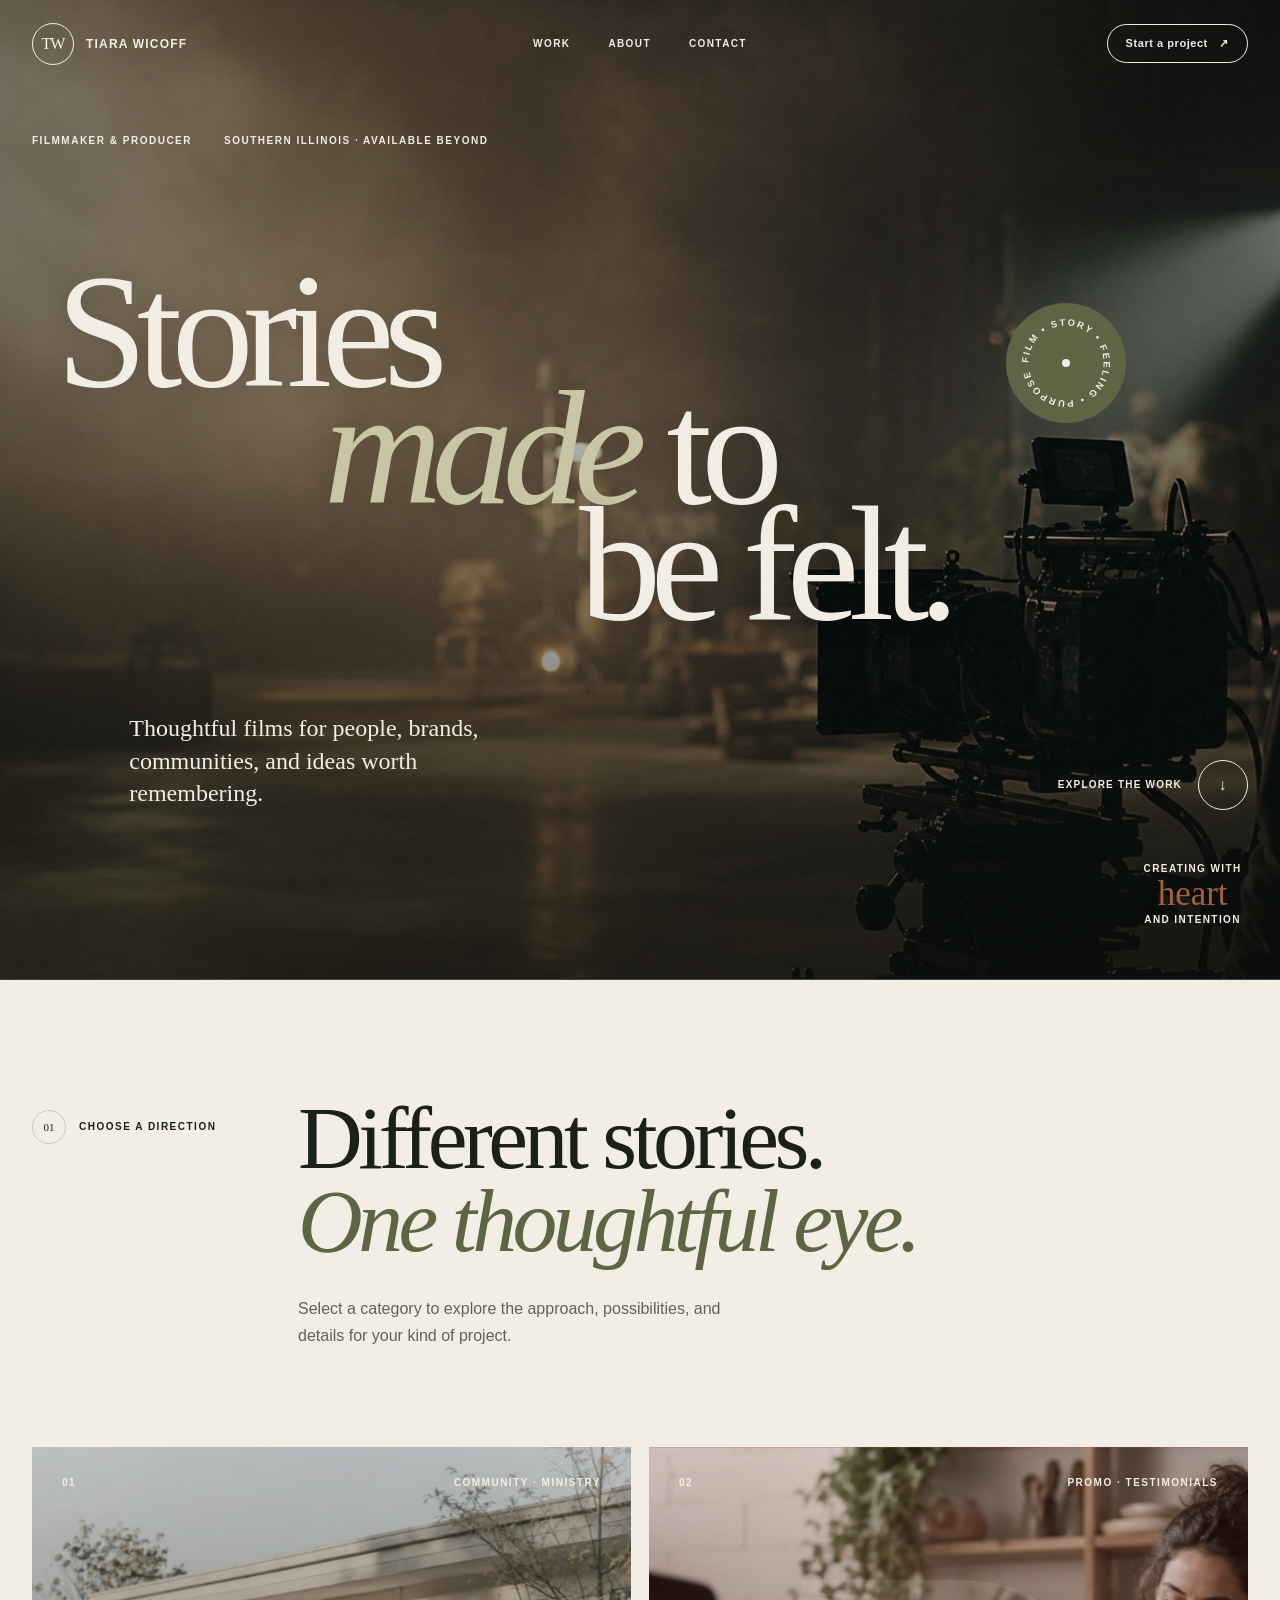
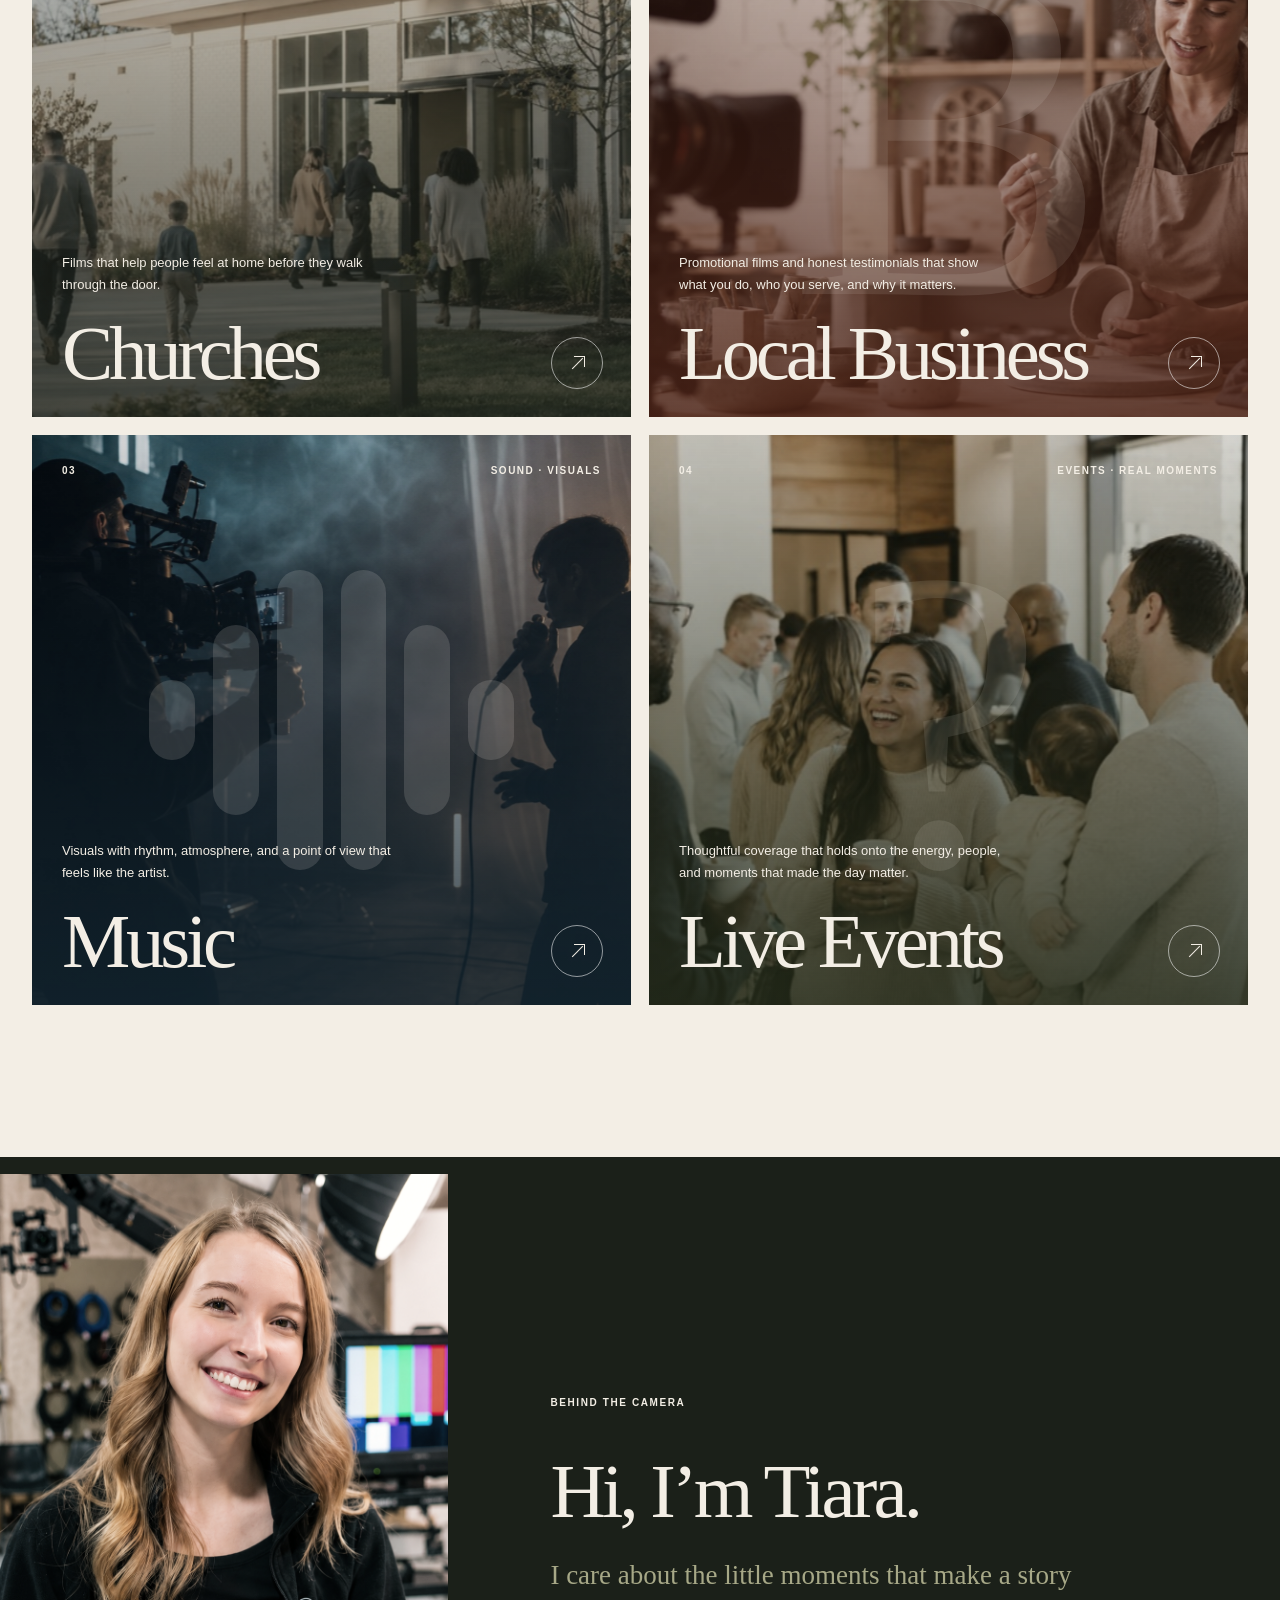
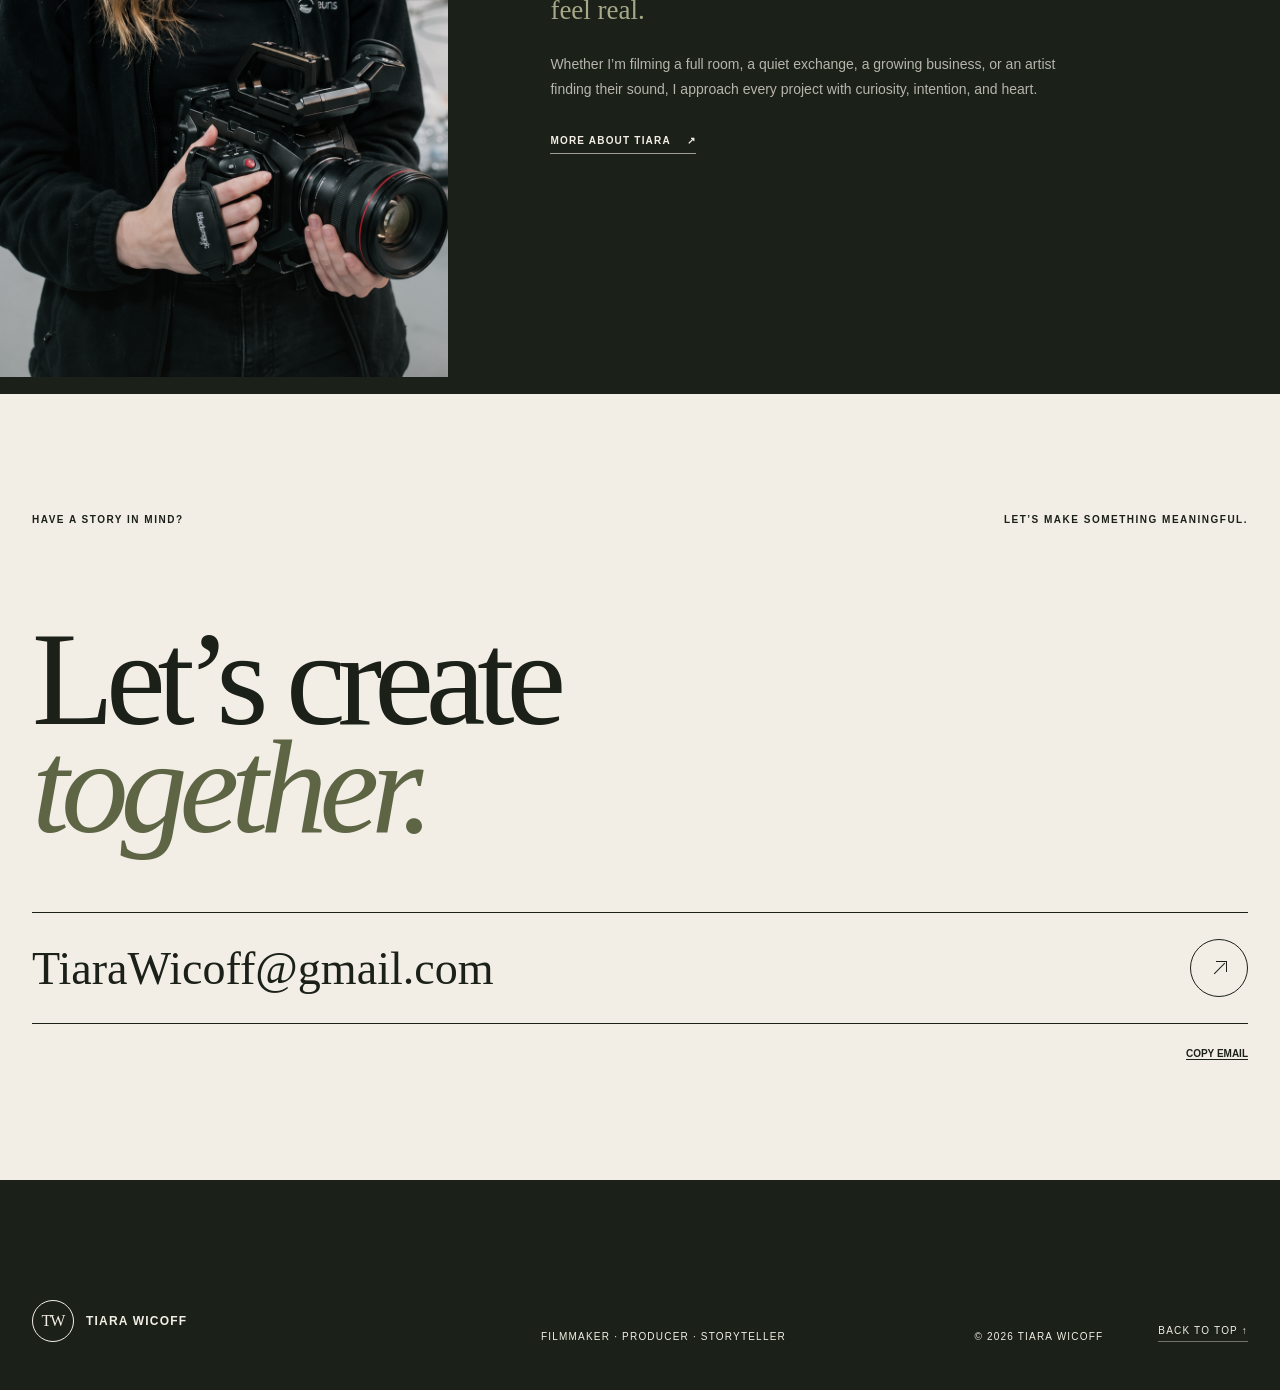
==== commit 790c4a94: "Add files via upload" ====
--- a/index.html
+++ b/index.html
@@ -5,10 +5,41 @@
     <meta name="viewport" content="width=device-width, initial-scale=1.0" />
     <meta
       name="description"
-      content="Tiara Wicoff creates thoughtful films for churches, businesses, weddings, musicians, artists, and one-of-a-kind projects."
+      content="Tiara Wicoff creates thoughtful promotional films, testimonials, event coverage, music videos, and story-led content for churches, businesses, and artists."
+    />
+    <meta property="og:type" content="website" />
+    <meta property="og:site_name" content="Tiara Wicoff" />
+    <meta property="og:title" content="Tiara Wicoff — Filmmaker & Producer" />
+    <meta
+      property="og:description"
+      content="Thoughtful films for people, brands, communities, and ideas worth remembering."
+    />
+    <meta property="og:url" content="https://cooper-ganglia.github.io/tiarawicoff/index.html" />
+    <meta
+      property="og:image"
+      content="https://cooper-ganglia.github.io/tiarawicoff/assets/images/tiara-wicoff-social.jpg"
+    />
+    <meta
+      property="og:image:secure_url"
+      content="https://cooper-ganglia.github.io/tiarawicoff/assets/images/tiara-wicoff-social.jpg"
+    />
+    <meta property="og:image:type" content="image/jpeg" />
+    <meta property="og:image:width" content="937" />
+    <meta property="og:image:height" content="1678" />
+    <meta property="og:image:alt" content="Tiara Wicoff holding a professional cinema camera" />
+    <meta name="twitter:card" content="summary_large_image" />
+    <meta name="twitter:title" content="Tiara Wicoff — Filmmaker & Producer" />
+    <meta
+      name="twitter:description"
+      content="Thoughtful films for people, brands, communities, and ideas worth remembering."
+    />
+    <meta
+      name="twitter:image"
+      content="https://cooper-ganglia.github.io/tiarawicoff/assets/images/tiara-wicoff-social.jpg"
     />
     <meta name="theme-color" content="#f3eee5" />
     <title>Tiara Wicoff — Filmmaker & Producer</title>
+    <link rel="canonical" href="https://cooper-ganglia.github.io/tiarawicoff/index.html" />
     <link rel="icon" href="assets/favicon.svg" type="image/svg+xml" />
     <link rel="stylesheet" href="landing.css" />
     <script src="landing.js" defer></script>
@@ -130,31 +161,10 @@
             />
           </div>
           <div class="card-shape shape-business" aria-hidden="true"><span>B</span></div>
-          <div class="card-top"><span>02</span><span>Brand · People</span></div>
-          <div class="card-main">
-            <p>Clear, human stories that show what your business does and why it matters.</p>
-            <h2>Business</h2>
-          </div>
-          <span class="card-arrow">↗</span>
-        </a>
-
-        <a class="category-card card-wedding reveal" href="weddings.html">
-          <div class="card-image">
-            <img
-              src="assets/generated/wedding-field.jpg"
-              alt="A newly married couple walking through a field at golden hour"
-              width="1792"
-              height="896"
-              loading="lazy"
-            />
-          </div>
-          <div class="card-shape shape-wedding" aria-hidden="true">
-            <span class="ring ring-one"></span><span class="ring ring-two"></span>
-          </div>
-          <div class="card-top"><span>03</span><span>Love · Memory</span></div>
-          <div class="card-main">
-            <p>Honest, cinematic keepsakes made from the moments you never want to forget.</p>
-            <h2>Weddings</h2>
+          <div class="card-top"><span>02</span><span>Promo · Testimonials</span></div>
+          <div class="card-main">
+            <p>Promotional films and honest testimonials that show what you do, who you serve, and why it matters.</p>
+            <h2>Local Business</h2>
           </div>
           <span class="card-arrow">↗</span>
         </a>
@@ -172,31 +182,10 @@
           <div class="card-shape shape-music" aria-hidden="true">
             <i></i><i></i><i></i><i></i><i></i><i></i>
           </div>
-          <div class="card-top"><span>04</span><span>Sound · Visuals</span></div>
+          <div class="card-top"><span>03</span><span>Sound · Visuals</span></div>
           <div class="card-main">
             <p>Visuals with rhythm, atmosphere, and a point of view that feels like the artist.</p>
             <h2>Music</h2>
-          </div>
-          <span class="card-arrow">↗</span>
-        </a>
-
-        <a class="category-card card-producing reveal" href="producing.html">
-          <div class="card-image">
-            <img
-              src="assets/generated/live-tv-control-room.jpg"
-              alt="A director operating a live television control room"
-              width="1792"
-              height="896"
-              loading="lazy"
-            />
-          </div>
-          <div class="card-shape shape-producing" aria-hidden="true">
-            <span>IDEA</span><i></i><span>SET</span><i></i><span>STORY</span>
-          </div>
-          <div class="card-top"><span>05</span><span>Ideas · Execution</span></div>
-          <div class="card-main">
-            <p>Creative partnership that carries an idea from the first conversation to the final cut.</p>
-            <h2>Producing</h2>
           </div>
           <span class="card-arrow">↗</span>
         </a>
@@ -214,10 +203,10 @@
           <div class="card-shape shape-custom" aria-hidden="true">
             <span>?</span>
           </div>
-          <div class="card-top"><span>06</span><span>Open brief</span></div>
-          <div class="card-main">
-            <p>Have something else in mind? The best projects do not always fit neatly in a box.</p>
-            <h2>Something else</h2>
+          <div class="card-top"><span>04</span><span>Events · Real moments</span></div>
+          <div class="card-main">
+            <p>Thoughtful coverage that holds onto the energy, people, and moments that made the day matter.</p>
+            <h2>Live Events</h2>
           </div>
           <span class="card-arrow">↗</span>
         </a>
